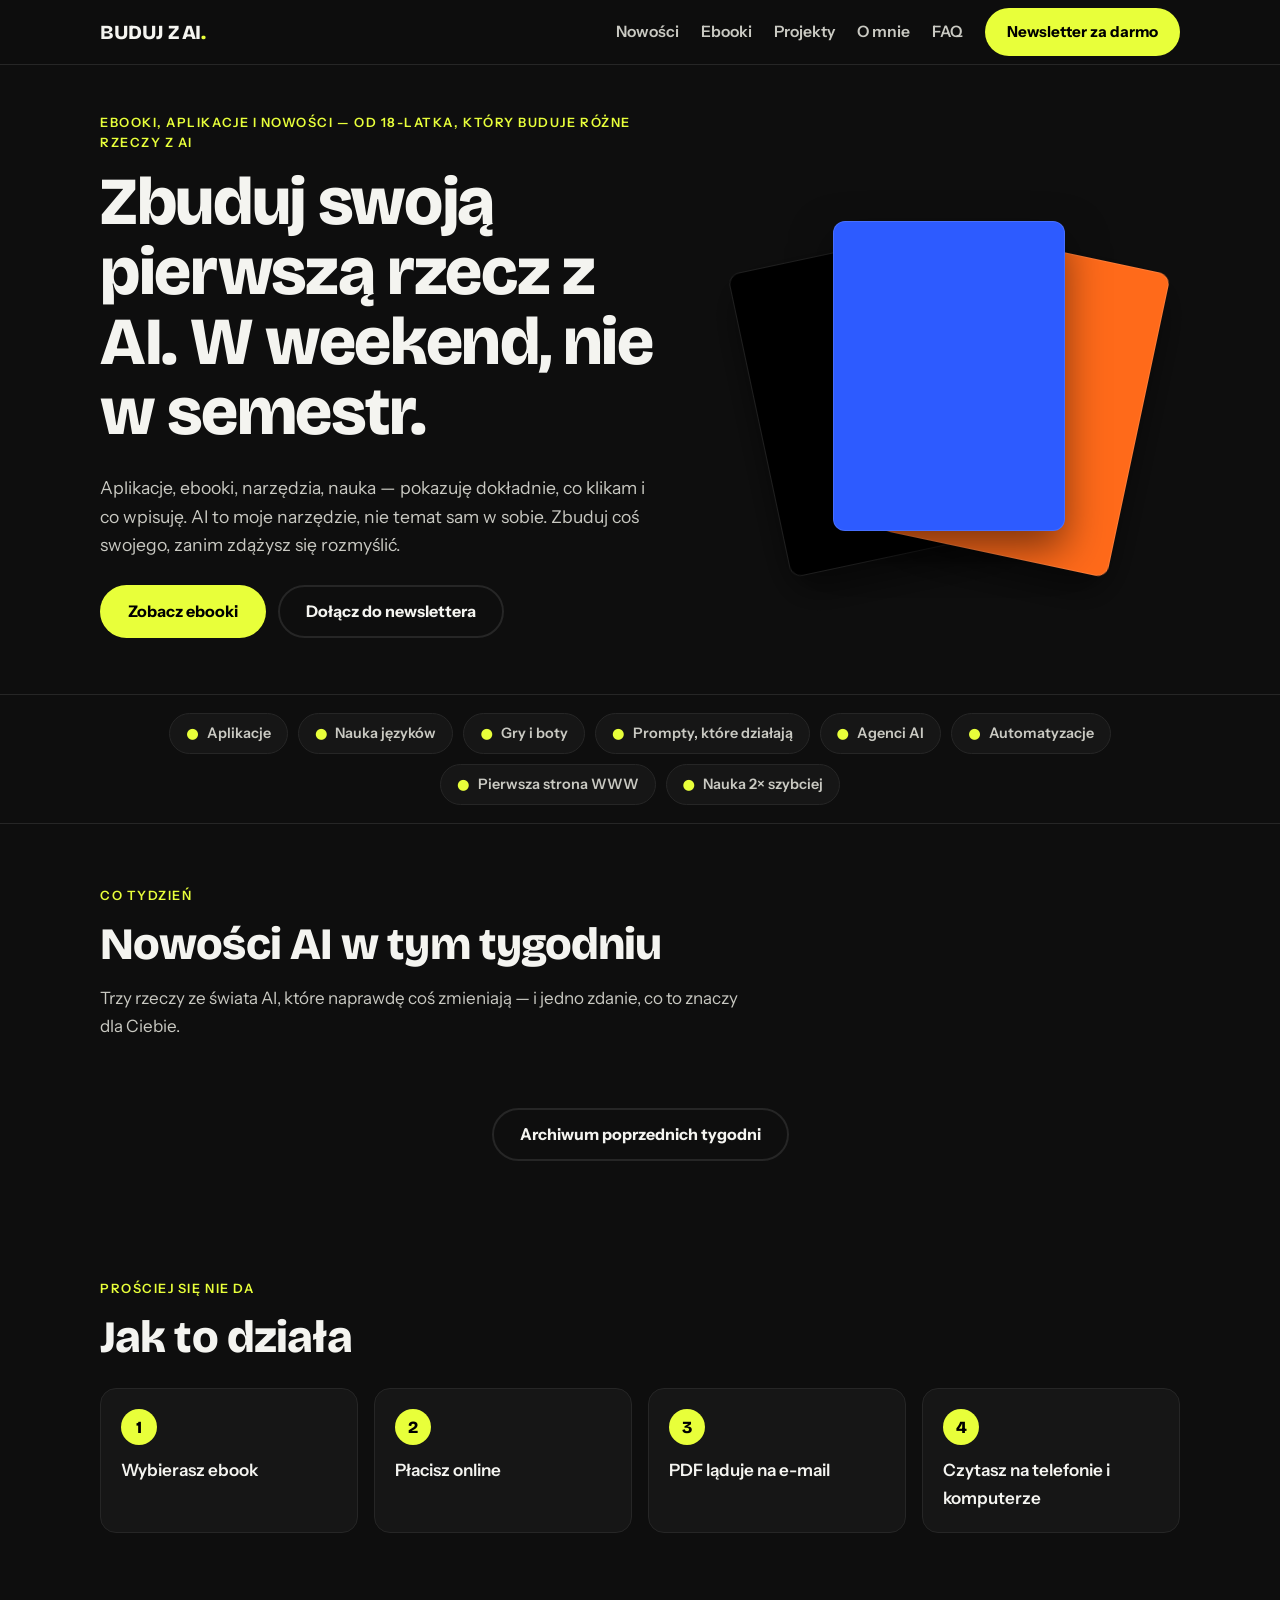
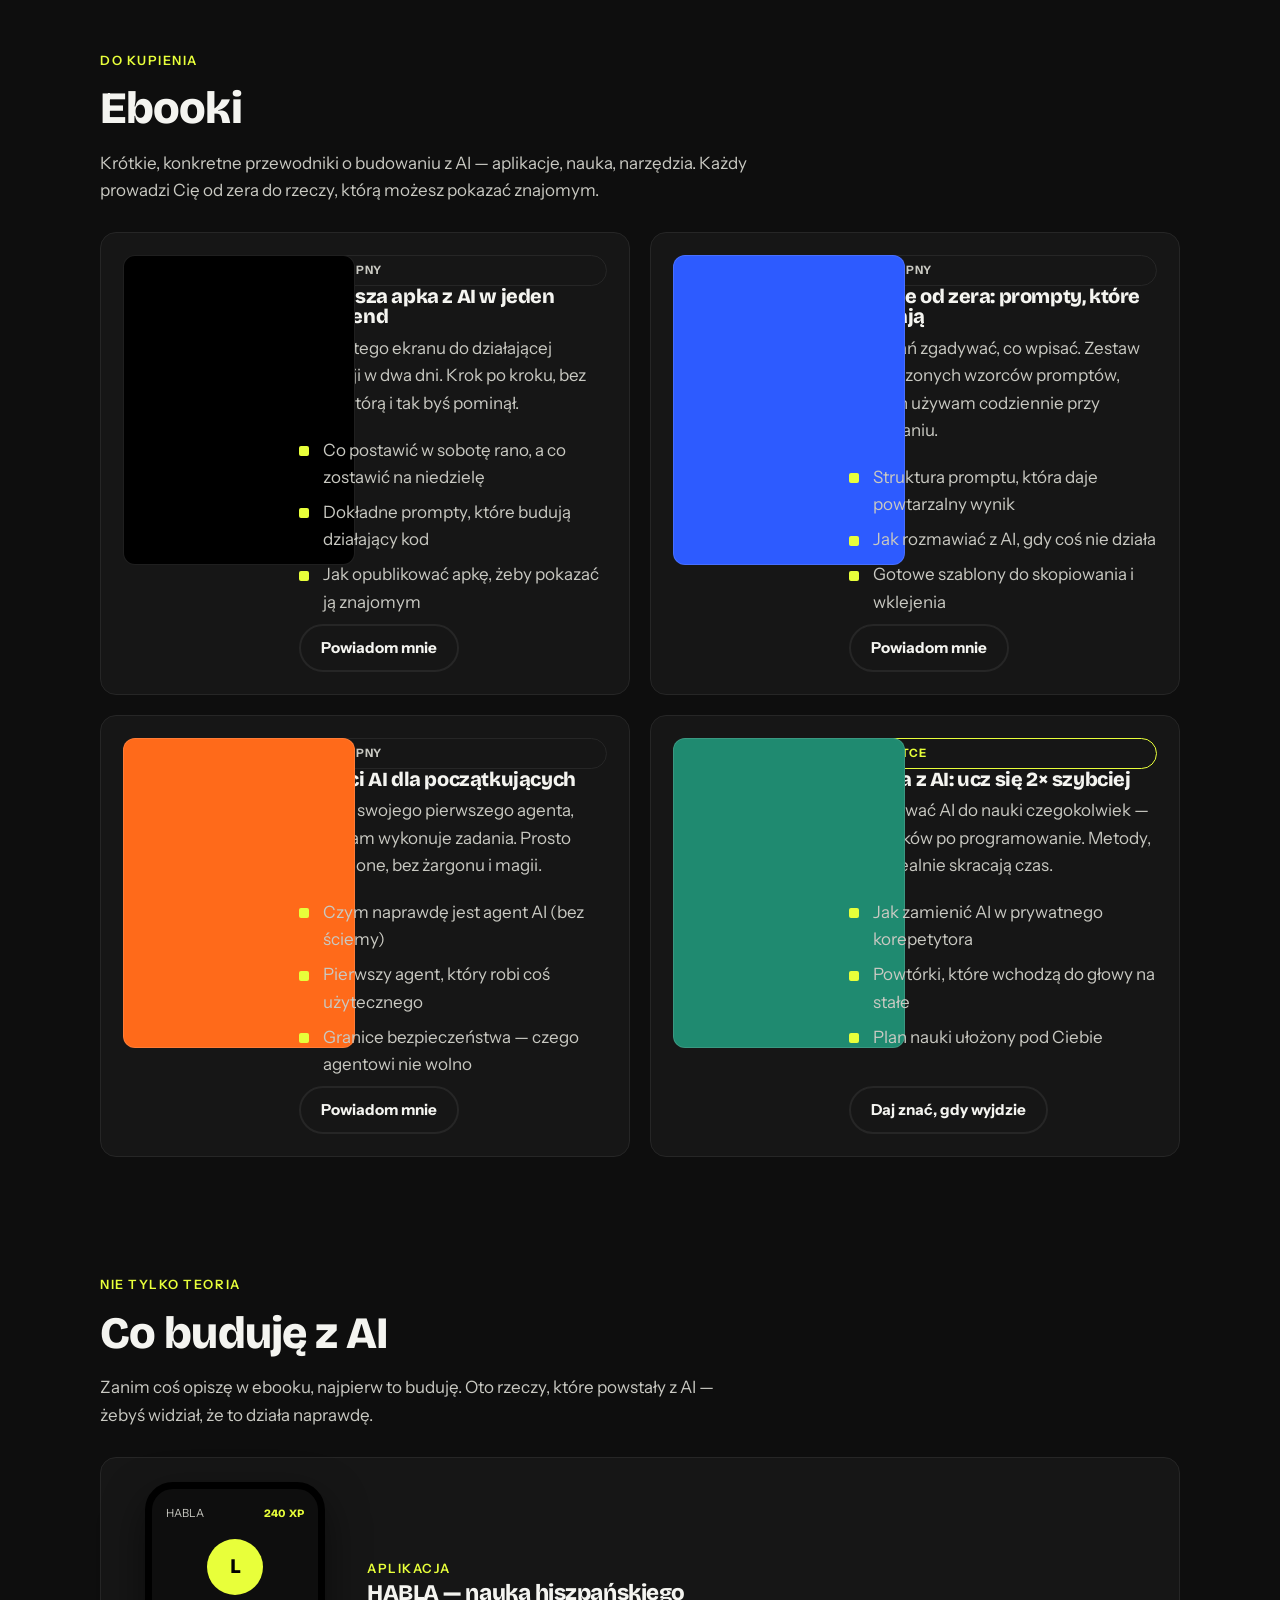
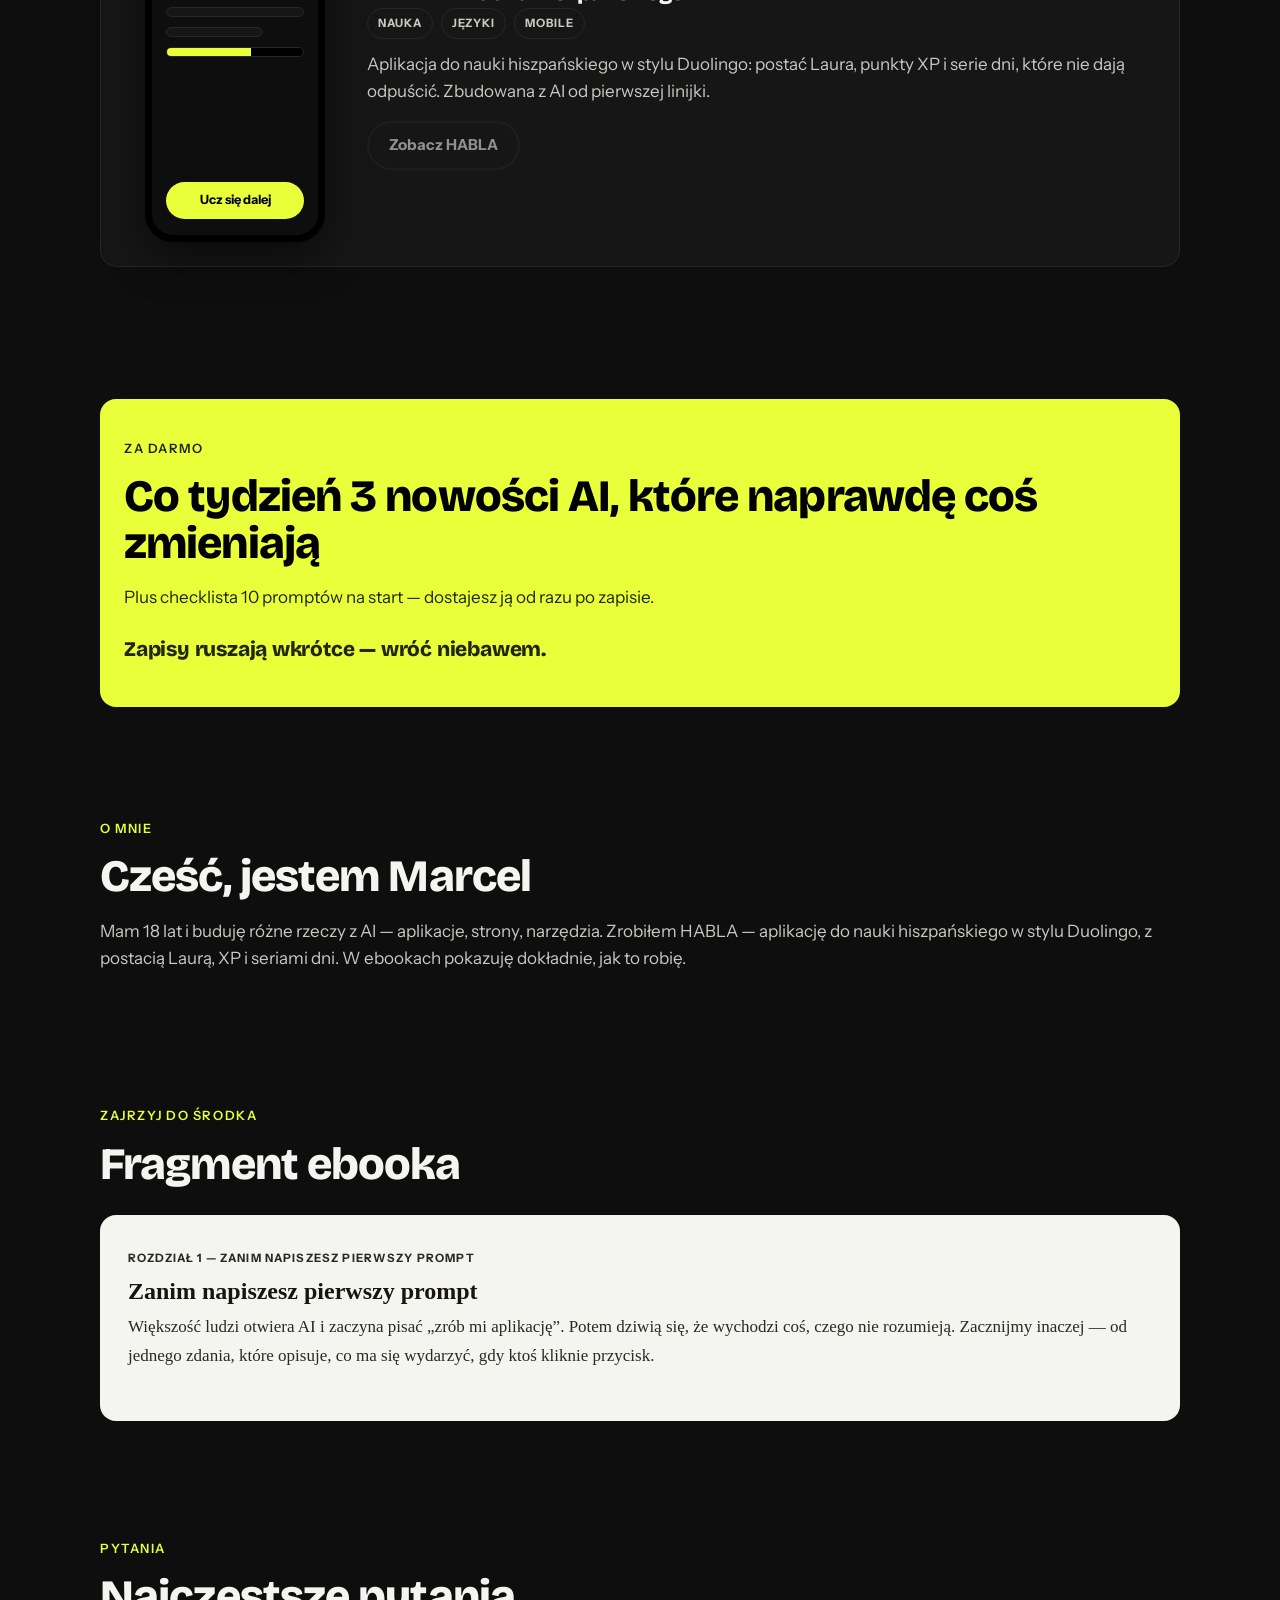
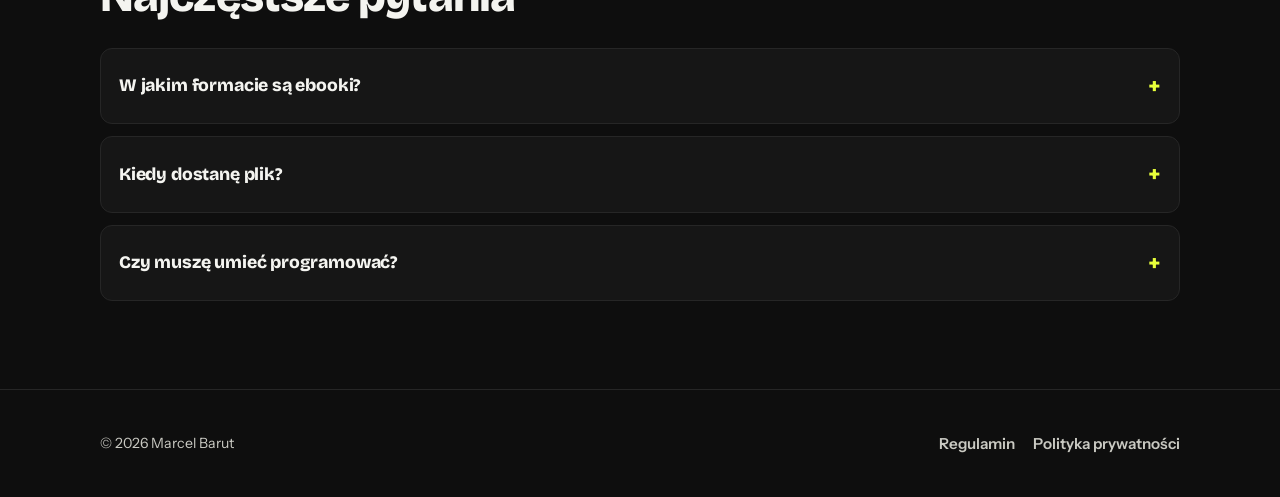
==== index.html @ b07e2231 "Czysty publiczny HTML: placeholdery tylko w ?wip=1 (nie w zrodle) - Elementy niegotowe usuniete z pu" ====
<!DOCTYPE html>
<html lang="pl">
<head>
  <meta charset="UTF-8" />
  <meta name="viewport" content="width=device-width, initial-scale=1" />
  <title>Buduj z AI — ebooki, aplikacje i cotygodniowe nowości AI | Marcel Barut</title>
  <meta name="description" content="Praktyczne ebooki i aplikacje budowane z AI oraz 3 nowości AI co tydzień. Konkret bez lania wody — od 18-latka, który naprawdę buduje. Zbuduj swoją pierwszą rzecz w weekend." />
  <meta name="author" content="Marcel Barut" />
  <meta name="theme-color" content="#0E0E0E" />
  <link rel="canonical" href="https://marzenia42-png.github.io/buduj-z-ai/" />

  <!-- Open Graph / social -->
  <meta property="og:type" content="website" />
  <meta property="og:locale" content="pl_PL" />
  <meta property="og:site_name" content="Buduj z AI" />
  <meta property="og:title" content="Buduj z AI — ebooki, aplikacje i nowości AI od 18-latka" />
  <meta property="og:description" content="Praktyczne ebooki i aplikacje budowane z AI + 3 nowości AI co tydzień. Konkret bez lania wody." />
  <meta property="og:url" content="https://marzenia42-png.github.io/buduj-z-ai/" />
  <meta property="og:image" content="https://marzenia42-png.github.io/buduj-z-ai/og-image.png" />
  <meta name="twitter:card" content="summary_large_image" />
  <meta name="twitter:title" content="Buduj z AI — ebooki, aplikacje i nowości AI" />
  <meta name="twitter:description" content="Praktyczne ebooki i aplikacje budowane z AI + 3 nowości AI co tydzień." />
  <meta name="twitter:image" content="https://marzenia42-png.github.io/buduj-z-ai/og-image.png" />

  <!-- Fonty Google -->
  <link rel="preconnect" href="https://fonts.googleapis.com" />
  <link rel="preconnect" href="https://fonts.gstatic.com" crossorigin />
  <link href="https://fonts.googleapis.com/css2?family=Bricolage+Grotesque:opsz,wght@12..96,800&family=Instrument+Sans:wght@400;500;600;700&display=swap" rel="stylesheet" />

  <link rel="stylesheet" href="css/style.css" />
  <!-- Motyw: publicznie zawsze ciemny; wybór stylu tylko w trybie ?wip=1 -->
  <script>
  (function () {
    var q = new URLSearchParams(location.search);
    var wip = q.get("wip") === "1";
    var s = wip ? (q.get("styl") || localStorage.getItem("bza-styl") || "a") : "a";
    var file = s === "b" ? "css/editorial.css" : (s === "c" ? "css/light.css" : "css/motion.css");
    document.documentElement.setAttribute("data-styl", s);
    if (wip) document.documentElement.setAttribute("data-wip-mode", "1");
    document.write('<link rel="stylesheet" href="' + file + '" id="theme-extra">');
  })();
  </script>

  <!-- Dane strukturalne (SEO) -->
  <script type="application/ld+json">
  {
    "@context": "https://schema.org",
    "@type": "Person",
    "name": "Marcel Barut",
    "url": "https://marzenia42-png.github.io/buduj-z-ai/",
    "description": "18-latek, który buduje ebooki i aplikacje z AI."
  }
  </script>
</head>
<body>
  <a class="skip-link" href="#main">Przejdź do treści</a>

  <!-- ====================== HEADER ====================== -->
  <header class="header">
    <div class="kontener header__row">
      <a class="logo" href="index.html" aria-label="Buduj z AI — strona główna">BUDUJ Z AI<span class="kropka">.</span></a>
      <button id="nav-toggle" class="nav__toggle" aria-label="Menu" aria-expanded="false" aria-controls="nav">☰</button>
      <nav id="nav" class="nav" aria-label="Główna nawigacja">
        <ul class="nav__links">
          <li><a href="#nowosci">Nowości</a></li>
          <li><a href="#ebooki">Ebooki</a></li>
          <li><a href="#projekty">Projekty</a></li>
          <li><a href="#omnie">O mnie</a></li>
          <li><a href="#faq">FAQ</a></li>
        </ul>
        <a class="btn btn--akcent btn--maly" href="#newsletter">Newsletter za darmo</a>
      </nav>
    </div>
  </header>

  <main id="main">

    <!-- ====================== HERO ====================== -->
    <section class="hero">
      <div class="kontener hero__grid">
        <div>
          <p class="nadtytul">Ebooki, aplikacje i nowości — od 18-latka, który buduje różne rzeczy z AI</p>
          <h1>Zbuduj swoją pierwszą rzecz z AI. W weekend, nie w semestr.</h1>
          <p class="hero__sub">Aplikacje, ebooki, narzędzia, nauka — pokazuję dokładnie, co klikam i co wpisuję. AI to moje narzędzie, nie temat sam w sobie. Zbuduj coś swojego, zanim zdążysz się rozmyślić.</p>
          <div class="hero__akcje">
            <a class="btn btn--akcent" href="#ebooki">Zobacz ebooki</a>
            <a class="btn btn--obrys" href="#newsletter">Dołącz do newslettera</a>
          </div>
        </div>
        <div class="waclarz" id="hero-waclarz" aria-hidden="true"></div>
      </div>
    </section>

    <!-- ====================== PASEK MOŻLIWOŚCI ====================== -->
    <div class="topics">
      <div class="kontener topics__row">
        <span class="chip"><span class="kropka">●</span> Aplikacje</span>
        <span class="chip"><span class="kropka">●</span> Nauka języków</span>
        <span class="chip"><span class="kropka">●</span> Gry i boty</span>
        <span class="chip"><span class="kropka">●</span> Prompty, które działają</span>
        <span class="chip"><span class="kropka">●</span> Agenci AI</span>
        <span class="chip"><span class="kropka">●</span> Automatyzacje</span>
        <span class="chip"><span class="kropka">●</span> Pierwsza strona WWW</span>
        <span class="chip"><span class="kropka">●</span> Nauka 2× szybciej</span>
      </div>
    </div>

    <!-- ====================== NOWOŚCI AI ====================== -->
    <section id="nowosci">
      <div class="kontener">
        <div class="sekcja__head">
          <p class="nadtytul">Co tydzień</p>
          <h2>Nowości AI w tym tygodniu</h2>
          <p>Trzy rzeczy ze świata AI, które naprawdę coś zmieniają — i jedno zdanie, co to znaczy dla Ciebie.</p>
        </div>
        <div class="siatka siatka--3" id="news-aktualne"></div>
        <div class="na-srodku-btn mt-40">
          <a class="btn btn--obrys" href="nowosci.html">Archiwum poprzednich tygodni</a>
        </div>
      </div>
    </section>

    <!-- ====================== JAK TO DZIAŁA ====================== -->
    <section id="jak">
      <div class="kontener">
        <div class="sekcja__head">
          <p class="nadtytul">Prościej się nie da</p>
          <h2>Jak to działa</h2>
        </div>
        <div class="kroki">
          <div class="krok"><div class="krok__num">1</div><div class="krok__tekst">Wybierasz ebook</div></div>
          <div class="krok"><div class="krok__num">2</div><div class="krok__tekst">Płacisz online</div></div>
          <div class="krok"><div class="krok__num">3</div><div class="krok__tekst">PDF ląduje na e-mail</div></div>
          <div class="krok"><div class="krok__num">4</div><div class="krok__tekst">Czytasz na telefonie i komputerze</div></div>
        </div>
      </div>
    </section>

    <!-- ====================== EBOOKI ====================== -->
    <section id="ebooki">
      <div class="kontener">
        <div class="sekcja__head">
          <p class="nadtytul">Do kupienia</p>
          <h2>Ebooki</h2>
          <p>Krótkie, konkretne przewodniki o budowaniu z AI — aplikacje, nauka, narzędzia. Każdy prowadzi Cię od zera do rzeczy, którą możesz pokazać znajomym.</p>
        </div>
        <div class="siatka siatka--ebooki" id="ebooki-lista"></div>
      </div>
    </section>

    <!-- ====================== PROJEKTY / APLIKACJE ====================== -->
    <section id="projekty">
      <div class="kontener">
        <div class="sekcja__head">
          <p class="nadtytul">Nie tylko teoria</p>
          <h2>Co buduję z AI</h2>
          <p>Zanim coś opiszę w ebooku, najpierw to buduję. Oto rzeczy, które powstały z AI — żebyś widział, że to działa naprawdę.</p>
        </div>
        <div id="projekty-lista"></div>
      </div>
    </section>

    <!-- ====================== NEWSLETTER ====================== -->
    <section id="newsletter">
      <div class="kontener">
        <div class="newsletter">
          <p class="nadtytul" style="color:#000">Za darmo</p>
          <h2>Co tydzień 3 nowości AI, które naprawdę coś zmieniają</h2>
          <p>Plus checklista 10 promptów na start — dostajesz ją od razu po zapisie.</p>
          <!-- Publicznie: komunikat. Formularz wstrzykuje JS wyłącznie po podaniu kluczy Supabase. -->
          <div id="newsletter-slot">
            <p class="newsletter__wkrotce">Zapisy ruszają wkrótce — wróć niebawem.</p>
          </div>
        </div>
      </div>
    </section>

    <!-- ====================== O MNIE ====================== -->
    <section id="omnie">
      <div class="kontener">
        <div class="omnie__grid" id="omnie-grid">
          <div>
            <p class="nadtytul">O mnie</p>
            <h2>Cześć, jestem Marcel</h2>
            <p>Mam 18 lat i buduję różne rzeczy z AI — aplikacje, strony, narzędzia. Zrobiłem HABLA — aplikację do nauki hiszpańskiego w stylu Duolingo, z postacią Laurą, XP i seriami dni. W ebookach pokazuję dokładnie, jak to robię.</p>
          </div>
        </div>
      </div>
    </section>

    <!-- ====================== FRAGMENT EBOOKA ====================== -->
    <section id="fragment">
      <div class="kontener">
        <div class="sekcja__head">
          <p class="nadtytul">Zajrzyj do środka</p>
          <h2>Fragment ebooka</h2>
        </div>
        <div class="fragment">
          <p class="fragment__etykieta">Rozdział 1 — Zanim napiszesz pierwszy prompt</p>
          <h3>Zanim napiszesz pierwszy prompt</h3>
          <p>Większość ludzi otwiera AI i zaczyna pisać „zrób mi aplikację”. Potem dziwią się, że wychodzi coś, czego nie rozumieją. Zacznijmy inaczej — od jednego zdania, które opisuje, co ma się wydarzyć, gdy ktoś kliknie przycisk.</p>
          <div id="wip-fragment"></div>
        </div>
      </div>
    </section>

    <!-- ====================== OPINIE (tylko ?wip=1) ====================== -->
    <div id="wip-opinie"></div>

    <!-- ====================== FAQ ====================== -->
    <section id="faq">
      <div class="kontener">
        <div class="sekcja__head">
          <p class="nadtytul">Pytania</p>
          <h2>Najczęstsze pytania</h2>
        </div>
        <div class="faq">
          <details>
            <summary>W jakim formacie są ebooki?</summary>
            <p>W PDF — otwierasz na telefonie, tablecie i komputerze, bez żadnej dodatkowej aplikacji.</p>
          </details>
          <details>
            <summary>Kiedy dostanę plik?</summary>
            <p>Od razu po zakupie — PDF przychodzi na e-mail, który podasz przy płatności.</p>
          </details>
          <details>
            <summary>Czy muszę umieć programować?</summary>
            <p>Nie. Wszystko jest tłumaczone od zera, krok po kroku, prostym językiem.</p>
          </details>
          <div id="wip-faq"></div>
        </div>
      </div>
    </section>

  </main>

  <!-- ====================== STOPKA ====================== -->
  <footer class="footer">
    <div class="kontener footer__row">
      <small>© <span id="rok">2026</span> Marcel Barut</small>
      <ul class="footer__links" id="footer-links">
        <li><a href="regulamin.html">Regulamin</a></li>
        <li><a href="polityka-prywatnosci.html">Polityka prywatności</a></li>
      </ul>
    </div>
  </footer>

  <script src="js/config.js"></script>
  <script src="js/app.js"></script>
  <script src="js/wip.js"></script>
</body>
</html>
---- css/style.css ----
/* =========================================================================
   BUDUJ Z AI — arkusz stylów
   Mobile-first. Bez gradientów, bez bibliotek zewnętrznych.
   ========================================================================= */

:root {
  --tlo: #0E0E0E;
  --tekst: #F4F4F0;
  --tekst-2: #C9C9C2;
  --akcent: #E8FF3A;
  --karta: #161616;
  --ramka: #262626;
  --promien: 16px;
  --promien-maly: 12px;
  --maks: 1120px;
  --font-naglowek: "Bricolage Grotesque", system-ui, sans-serif;
  --font-tekst: "Instrument Sans", system-ui, -apple-system, sans-serif;
}

*,
*::before,
*::after { box-sizing: border-box; }

html { scroll-behavior: smooth; }

body {
  margin: 0;
  background: var(--tlo);
  color: var(--tekst);
  font-family: var(--font-tekst);
  font-size: 17px;
  line-height: 1.6;
  -webkit-font-smoothing: antialiased;
  text-rendering: optimizeLegibility;
}

img { max-width: 100%; height: auto; display: block; }

a { color: var(--akcent); text-decoration: none; }
a:hover { text-decoration: underline; }

h1, h2, h3 {
  font-family: var(--font-naglowek);
  font-weight: 800;
  line-height: 1.04;
  letter-spacing: -0.02em;
  margin: 0 0 0.4em;
}

h1 { font-size: clamp(2.2rem, 8vw, 4.2rem); }
h2 { font-size: clamp(1.7rem, 5.5vw, 2.8rem); }
h3 { font-size: clamp(1.15rem, 3.5vw, 1.5rem); }

p { margin: 0 0 1rem; color: var(--tekst-2); }

.kontener {
  width: 100%;
  max-width: var(--maks);
  margin: 0 auto;
  padding: 0 20px;
}

section { padding: 56px 0; }

.nadtytul {
  font-family: var(--font-tekst);
  font-weight: 600;
  text-transform: uppercase;
  letter-spacing: 0.12em;
  font-size: 0.8rem;
  color: var(--akcent);
  margin: 0 0 14px;
}

/* Pomijanie do treści (dostępność) */
.skip-link {
  position: absolute;
  left: -9999px;
  top: 0;
  background: var(--akcent);
  color: #000;
  padding: 10px 16px;
  border-radius: 8px;
  z-index: 200;
}
.skip-link:focus { left: 12px; top: 12px; }

/* Widoczny fokus dla klawiatury */
a:focus-visible,
button:focus-visible,
input:focus-visible,
.btn:focus-visible {
  outline: 3px solid var(--akcent);
  outline-offset: 3px;
}

/* ---------------------------------------------------------------- Przyciski */
.btn {
  display: inline-flex;
  align-items: center;
  justify-content: center;
  gap: 8px;
  min-height: 48px;
  padding: 12px 26px;
  border-radius: 999px;            /* pigułka */
  font-family: var(--font-tekst);
  font-weight: 700;
  font-size: 1rem;
  cursor: pointer;
  border: 2px solid transparent;
  transition: transform .12s ease, background .12s ease, color .12s ease;
}
.btn:hover { text-decoration: none; transform: translateY(-1px); }
.btn:active { transform: translateY(0); }

.btn--akcent { background: var(--akcent); color: #000; }
.btn--akcent:hover { background: #d7ef22; }

.btn--obrys {
  background: transparent;
  color: var(--tekst);
  border-color: var(--ramka);
}
.btn--obrys:hover { border-color: var(--tekst); }

.btn--maly { min-height: 44px; padding: 10px 20px; font-size: .95rem; }

.btn[disabled],
.btn--wylaczony {
  opacity: .55;
  cursor: not-allowed;
  pointer-events: none;
}

/* ---------------------------------------------------------------- Nagłówek */
.header {
  position: sticky;
  top: 0;
  z-index: 100;
  background: rgba(14, 14, 14, 0.9);
  backdrop-filter: saturate(140%) blur(8px);
  border-bottom: 1px solid var(--ramka);
}
.header__row {
  display: flex;
  align-items: center;
  justify-content: space-between;
  min-height: 64px;
  gap: 16px;
}
.logo {
  font-family: var(--font-naglowek);
  font-weight: 800;
  font-size: 1.25rem;
  letter-spacing: -0.02em;
  color: var(--tekst);
}
.logo:hover { text-decoration: none; }
.logo .kropka { color: var(--akcent); }

.nav { display: flex; align-items: center; gap: 22px; }
.nav__links { display: flex; align-items: center; gap: 22px; list-style: none; margin: 0; padding: 0; }
.nav__links a { color: var(--tekst-2); font-weight: 600; font-size: .98rem; }
.nav__links a:hover { color: var(--tekst); text-decoration: none; }

.nav__toggle {
  display: none;
  background: transparent;
  border: 1px solid var(--ramka);
  color: var(--tekst);
  border-radius: 10px;
  width: 46px;
  height: 46px;
  font-size: 1.3rem;
  cursor: pointer;
}

@media (max-width: 860px) {
  .nav__toggle { display: inline-flex; align-items: center; justify-content: center; }
  .nav {
    position: absolute;
    top: 64px;
    left: 0;
    right: 0;
    flex-direction: column;
    align-items: stretch;
    gap: 0;
    background: var(--tlo);
    border-bottom: 1px solid var(--ramka);
    padding: 10px 20px 20px;
    display: none;
  }
  .nav.otwarte { display: flex; }
  .nav__links { flex-direction: column; align-items: stretch; gap: 0; }
  .nav__links a { padding: 14px 0; border-bottom: 1px solid var(--ramka); }
  .nav .btn { margin-top: 14px; }
}

/* ---------------------------------------------------------------- Hero */
.hero { padding-top: 48px; }
.hero__grid { display: grid; gap: 40px; align-items: center; }
.hero__sub { font-size: 1.1rem; max-width: 46ch; }
.hero__akcje { display: flex; flex-wrap: wrap; gap: 12px; margin-top: 26px; }

@media (min-width: 900px) {
  .hero__grid { grid-template-columns: 1.1fr 0.9fr; gap: 56px; }
}

/* Wachlarz okładek w hero */
.waclarz {
  position: relative;
  display: flex;
  justify-content: center;
  align-items: center;
  min-height: 300px;
  padding: 20px 0;
}
.waclarz .cover { width: 180px; position: absolute; box-shadow: 0 18px 40px rgba(0,0,0,.5); }
.waclarz .cover:nth-child(1) { transform: rotate(-12deg) translateX(-80px) translateY(10px); z-index: 1; }
.waclarz .cover:nth-child(2) { transform: rotate(0deg); z-index: 3; }
.waclarz .cover:nth-child(3) { transform: rotate(12deg) translateX(80px) translateY(10px); z-index: 2; }
@media (min-width: 900px) {
  .waclarz .cover { width: 210px; }
}

/* ---------------------------------------------------------------- Okładka (generowana w kodzie) */
.cover {
  container-type: inline-size;         /* jednostki cqw skalują tekst do szerokości okładki */
  aspect-ratio: 3 / 4;
  border-radius: var(--promien-maly);
  border: 1px solid rgba(255,255,255,.12);
  padding: 9cqw;
  display: flex;
  flex-direction: column;
  justify-content: space-between;
  overflow: hidden;
  background: #000;
  color: #fff;
}
.cover__autor {
  font-family: var(--font-tekst);
  font-weight: 600;
  text-transform: lowercase;
  letter-spacing: 0.02em;
  font-size: 5.2cqw;
  line-height: 1.2;
  opacity: .85;
}
.cover__tytul {
  font-family: var(--font-naglowek);
  font-weight: 800;
  letter-spacing: -0.02em;
  line-height: 1.02;
  font-size: 13cqw;                    /* czytelne nawet w miniaturze 100 px */
}
.cover__pasek {
  height: 4.5cqw;
  width: 45%;
  border-radius: 999px;
  background: var(--akcent);
  margin-top: 6cqw;
}

/* ---------------------------------------------------------------- Siatki / karty */
.siatka { display: grid; gap: 20px; }
.siatka--3 { grid-template-columns: 1fr; }
.siatka--ebooki { grid-template-columns: 1fr; }
@media (min-width: 620px) {
  .siatka--3 { grid-template-columns: repeat(2, 1fr); }
  .siatka--ebooki { grid-template-columns: repeat(2, 1fr); }
}
@media (min-width: 940px) {
  .siatka--3 { grid-template-columns: repeat(3, 1fr); }
  .siatka--ebooki { grid-template-columns: repeat(2, 1fr); }
}

.karta {
  background: var(--karta);
  border: 1px solid var(--ramka);
  border-radius: var(--promien);
  padding: 22px;
}

/* Karta nowości */
.news__data { font-size: .85rem; color: var(--akcent); font-weight: 600; margin-bottom: 8px; }
.news__tytul { font-size: 1.15rem; margin-bottom: 8px; }
.news__link { font-weight: 600; font-size: .95rem; }

/* ---------------------------------------------------------------- Jak to działa */
.kroki { display: grid; gap: 16px; grid-template-columns: 1fr; counter-reset: krok; }
@media (min-width: 720px) { .kroki { grid-template-columns: repeat(4, 1fr); } }
.krok { background: var(--karta); border: 1px solid var(--ramka); border-radius: var(--promien); padding: 20px; }
.krok__num {
  display: inline-flex; align-items: center; justify-content: center;
  width: 36px; height: 36px; border-radius: 999px;
  background: var(--akcent); color: #000; font-weight: 800; font-family: var(--font-naglowek);
  margin-bottom: 12px;
}
.krok__tekst { color: var(--tekst); font-weight: 600; }

/* ---------------------------------------------------------------- Ebooki */
.ebook { display: flex; flex-direction: column; gap: 16px; }
.ebook__cover { width: 100%; max-width: 160px; }
.ebook__tytul { font-size: 1.25rem; }
.ebook__punkty { list-style: none; margin: 4px 0 0; padding: 0; }
.ebook__punkty li { position: relative; padding-left: 24px; color: var(--tekst-2); margin-bottom: 8px; }
.ebook__punkty li::before {
  content: ""; position: absolute; left: 0; top: .55em;
  width: 10px; height: 10px; border-radius: 2px; background: var(--akcent);
}
.ebook__stopka { display: flex; align-items: center; justify-content: space-between; gap: 12px; margin-top: auto; flex-wrap: wrap; }
.ebook__cena { font-family: var(--font-naglowek); font-weight: 800; font-size: 1.4rem; color: var(--tekst); }
.badge {
  display: inline-block; font-size: .72rem; font-weight: 700; text-transform: uppercase;
  letter-spacing: .08em; padding: 5px 10px; border-radius: 999px;
  border: 1px solid var(--ramka); color: var(--tekst-2);
}
.badge--wkrotce { border-color: var(--akcent); color: var(--akcent); }

@media (min-width: 620px) {
  .ebook { flex-direction: row; }
  .ebook__cover { flex: 0 0 150px; }
  .ebook__tresc { flex: 1; display: flex; flex-direction: column; }
}

/* ---------------------------------------------------------------- Newsletter */
.newsletter { background: var(--akcent); color: #000; border-radius: var(--promien); padding: 40px 24px; }
.newsletter h2, .newsletter p { color: #000; }
.newsletter p { opacity: .85; }
.newsletter__form { display: grid; gap: 14px; max-width: 520px; margin-top: 22px; }
.pole { display: flex; flex-direction: column; gap: 6px; }
.pole label { font-weight: 700; font-size: .9rem; }
.pole input[type="email"] {
  min-height: 48px; padding: 12px 16px; border-radius: 12px;
  border: 2px solid #000; background: #fff; color: #000; font-size: 1rem; font-family: var(--font-tekst);
}
.zgoda { display: flex; align-items: flex-start; gap: 10px; font-size: .9rem; }
.zgoda input { width: 22px; height: 22px; margin-top: 2px; flex: 0 0 auto; accent-color: #000; }
.zgoda label { font-weight: 500; }
.zgoda a { color: #000; text-decoration: underline; font-weight: 700; }
.newsletter .btn--ciemny { background: #000; color: var(--akcent); border-color: #000; }
.newsletter .btn--ciemny:hover { background: #111; }
.komunikat { font-weight: 700; margin: 4px 0 0; min-height: 1.2em; }
.komunikat--ok { color: #0a5d00; }
.komunikat--blad { color: #8a0000; }
.newsletter__wkrotce {
  font-family: var(--font-naglowek); font-weight: 800; letter-spacing: -0.01em;
  font-size: 1.3rem; color: #000; margin: 22px 0 0;
}

/* ---------------------------------------------------------------- O mnie */
.omnie__grid { display: grid; gap: 28px; align-items: center; }
/* 2 kolumny tylko gdy zdjęcie jest obecne (wstrzykiwane w ?wip=1) */
@media (min-width: 760px) { .omnie__grid:has(.omnie__foto) { grid-template-columns: 240px 1fr; } }
.omnie__foto {
  aspect-ratio: 1 / 1; border-radius: var(--promien); border: 1px dashed var(--ramka);
  background: var(--karta); display: flex; align-items: center; justify-content: center;
  color: var(--tekst-2); text-align: center; padding: 20px; font-size: .9rem;
}

/* ---------------------------------------------------------------- Fragment ebooka */
.fragment {
  background: #F4F4F0; color: #16160f; border-radius: var(--promien);
  padding: 34px 28px; font-family: Georgia, "Times New Roman", serif; line-height: 1.7;
}
.fragment h3 { font-family: Georgia, serif; color: #16160f; letter-spacing: 0; }
.fragment p { color: #2a2a22; }
.fragment__etykieta { font-family: var(--font-tekst); font-weight: 700; text-transform: uppercase; letter-spacing: .1em; font-size: .72rem; color: #5a5a44; margin-bottom: 10px; }

/* ---------------------------------------------------------------- Opinie */
.opinia {
  border: 1px dashed var(--ramka); border-radius: var(--promien);
  padding: 28px; color: var(--tekst-2); min-height: 150px;
  display: flex; align-items: center; justify-content: center; text-align: center;
}

/* ---------------------------------------------------------------- FAQ */
.faq details {
  border: 1px solid var(--ramka); border-radius: var(--promien-maly);
  padding: 4px 18px; margin-bottom: 12px; background: var(--karta);
}
.faq summary {
  cursor: pointer; font-family: var(--font-naglowek); font-weight: 800; letter-spacing: -0.01em;
  font-size: 1.1rem; padding: 14px 0; list-style: none; display: flex; justify-content: space-between; align-items: center; gap: 12px;
}
.faq summary::-webkit-details-marker { display: none; }
.faq summary::after { content: "+"; color: var(--akcent); font-size: 1.5rem; }
.faq details[open] summary::after { content: "–"; }
.faq details p { padding-bottom: 14px; margin: 0; }

/* ---------------------------------------------------------------- Stopka */
.footer { border-top: 1px solid var(--ramka); padding: 40px 0; margin-top: 20px; }
.footer__row { display: flex; flex-wrap: wrap; gap: 20px; justify-content: space-between; align-items: center; }
.footer__links { display: flex; flex-wrap: wrap; gap: 18px; list-style: none; margin: 0; padding: 0; }
.footer__links a { color: var(--tekst-2); font-weight: 600; font-size: .95rem; }
.footer__links a:hover { color: var(--tekst); text-decoration: none; }
.footer small { color: var(--tekst-2); }

/* ---------------------------------------------------------------- Sekcja nagłówek */
.sekcja__head { margin-bottom: 28px; max-width: 60ch; }
.sekcja__head p { margin-top: 6px; }

/* ---------------------------------------------------------------- Tekst prawny (regulamin / polityka) */
.proza { max-width: 760px; }
.proza h2 { margin-top: 40px; }
.proza h3 { margin-top: 26px; }
.proza p, .proza li { color: var(--tekst-2); }
.proza ul, .proza ol { padding-left: 22px; }
.proza li { margin-bottom: 8px; }
.uzupelnij {
  background: rgba(232,255,58,.14); border: 1px solid var(--akcent);
  border-radius: 8px; padding: 2px 8px; color: var(--tekst); font-weight: 600;
}

/* ---------------------------------------------------------------- Pasek tematów (możliwości) */
.topics { border-top: 1px solid var(--ramka); border-bottom: 1px solid var(--ramka); padding: 18px 0; overflow: hidden; }
.topics__row { display: flex; flex-wrap: wrap; gap: 10px; justify-content: center; }
.chip {
  display: inline-flex; align-items: center; gap: 8px;
  padding: 8px 16px; border-radius: 999px;
  border: 1px solid var(--ramka); background: var(--karta);
  color: var(--tekst-2); font-weight: 600; font-size: .9rem;
}
.chip .kropka { color: var(--akcent); }

/* ---------------------------------------------------------------- Projekty / aplikacje (showcase) */
.projekt {
  display: grid; gap: 22px; align-items: center;
  background: var(--karta); border: 1px solid var(--ramka); border-radius: var(--promien);
  padding: 24px; margin-bottom: 20px;
}
@media (min-width: 760px) { .projekt { grid-template-columns: 220px 1fr; } .projekt--odwrot { grid-template-columns: 1fr 220px; } .projekt--odwrot .projekt__media { order: 2; } }
.projekt__tytul { font-size: 1.4rem; margin-bottom: 4px; }
.projekt__meta { display: flex; flex-wrap: wrap; gap: 8px; margin: 2px 0 12px; }
.projekt__akcje { display: flex; flex-wrap: wrap; gap: 10px; margin-top: 16px; }

/* Telefon-makieta renderowana w CSS (bez obrazka) */
.telefon {
  width: 180px; margin: 0 auto; aspect-ratio: 9 / 18;
  border-radius: 28px; border: 7px solid #000;
  background: var(--tlo); box-shadow: 0 16px 40px rgba(0,0,0,.5);
  position: relative; overflow: hidden; display: flex; flex-direction: column;
}
.telefon__ekran { flex: 1; padding: 16px 14px; display: flex; flex-direction: column; gap: 10px; }
.telefon__top { display: flex; align-items: center; justify-content: space-between; font-size: .7rem; color: var(--tekst-2); }
.telefon__xp { font-weight: 800; font-family: var(--font-naglowek); color: var(--akcent); }
.telefon__awatar {
  width: 56px; height: 56px; border-radius: 50%; margin: 6px auto 2px;
  background: var(--akcent); color: #000; display: flex; align-items: center; justify-content: center;
  font-family: var(--font-naglowek); font-weight: 800; font-size: 1.3rem;
}
.telefon__linia { height: 10px; border-radius: 6px; background: var(--karta); border: 1px solid var(--ramka); }
.telefon__linia--k { width: 70%; }
.telefon__pasek { height: 10px; border-radius: 999px; background: #000; border: 1px solid var(--ramka); overflow: hidden; }
.telefon__pasek span { display: block; height: 100%; width: 62%; background: var(--akcent); }
.telefon__btn { margin-top: auto; text-align: center; background: var(--akcent); color: #000; font-weight: 800; border-radius: 999px; padding: 8px; font-size: .8rem; }

/* ---------------------------------------------------------------- Pomocnicze */
.srodek { text-align: center; }
.mt-40 { margin-top: 40px; }
.na-srodku-btn { display: flex; justify-content: center; }
.wizualnie-ukryte {
  position: absolute; width: 1px; height: 1px; padding: 0; margin: -1px;
  overflow: hidden; clip: rect(0,0,0,0); white-space: nowrap; border: 0;
}

/* Elementy niegotowe (z [NAWIASAMI]) — ukryte na live.
   Odsłania je flaga POKAZ_WIP w js/config.js lub ?wip=1 w adresie. */
[data-wip] { display: none !important; }

/* ---------------------------------------------------------------- Przełącznik stylów */
.styl-switch {
  position: fixed; z-index: 150; right: 14px; bottom: 14px;
  display: flex; align-items: center; gap: 6px;
  background: rgba(22,22,22,.92); border: 1px solid var(--ramka);
  border-radius: 999px; padding: 6px 8px; backdrop-filter: blur(6px);
  box-shadow: 0 8px 24px rgba(0,0,0,.4);
}
.styl-switch__label { font-size: .78rem; color: var(--tekst-2); font-weight: 600; padding-left: 6px; }
.styl-switch button {
  border: 1px solid var(--ramka); background: transparent; color: var(--tekst);
  border-radius: 999px; padding: 7px 12px; font-size: .82rem; font-weight: 700;
  cursor: pointer; min-height: 36px; font-family: var(--font-tekst);
}
.styl-switch button:hover { border-color: var(--tekst); }
.styl-switch button[aria-pressed="true"] { background: var(--akcent); color: #000; border-color: var(--akcent); }
@media (max-width: 520px) {
  .styl-switch { right: 8px; bottom: 8px; padding: 5px 6px; gap: 4px; }
  .styl-switch__label { display: none; }
  .styl-switch button { padding: 7px 10px; font-size: .78rem; }
}

@media (prefers-reduced-motion: reduce) {
  * { scroll-behavior: auto !important; transition: none !important; }
}
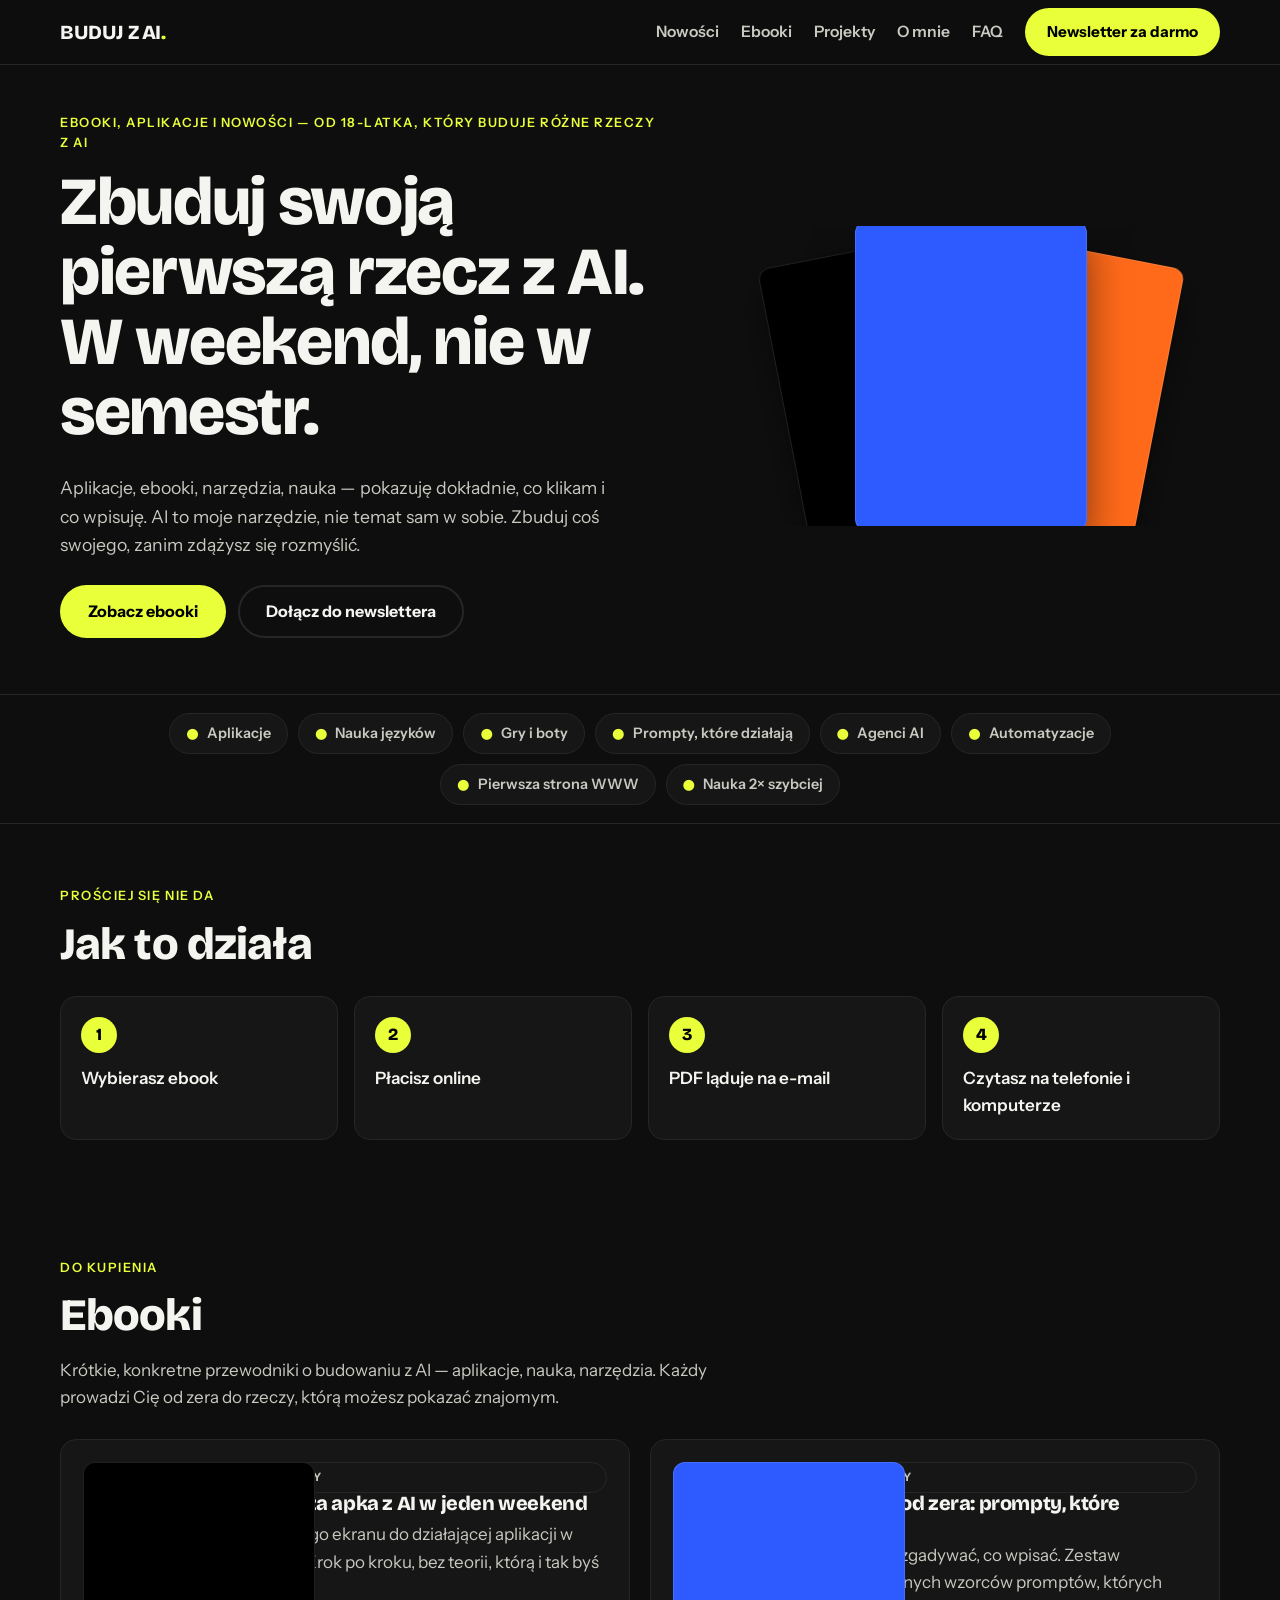
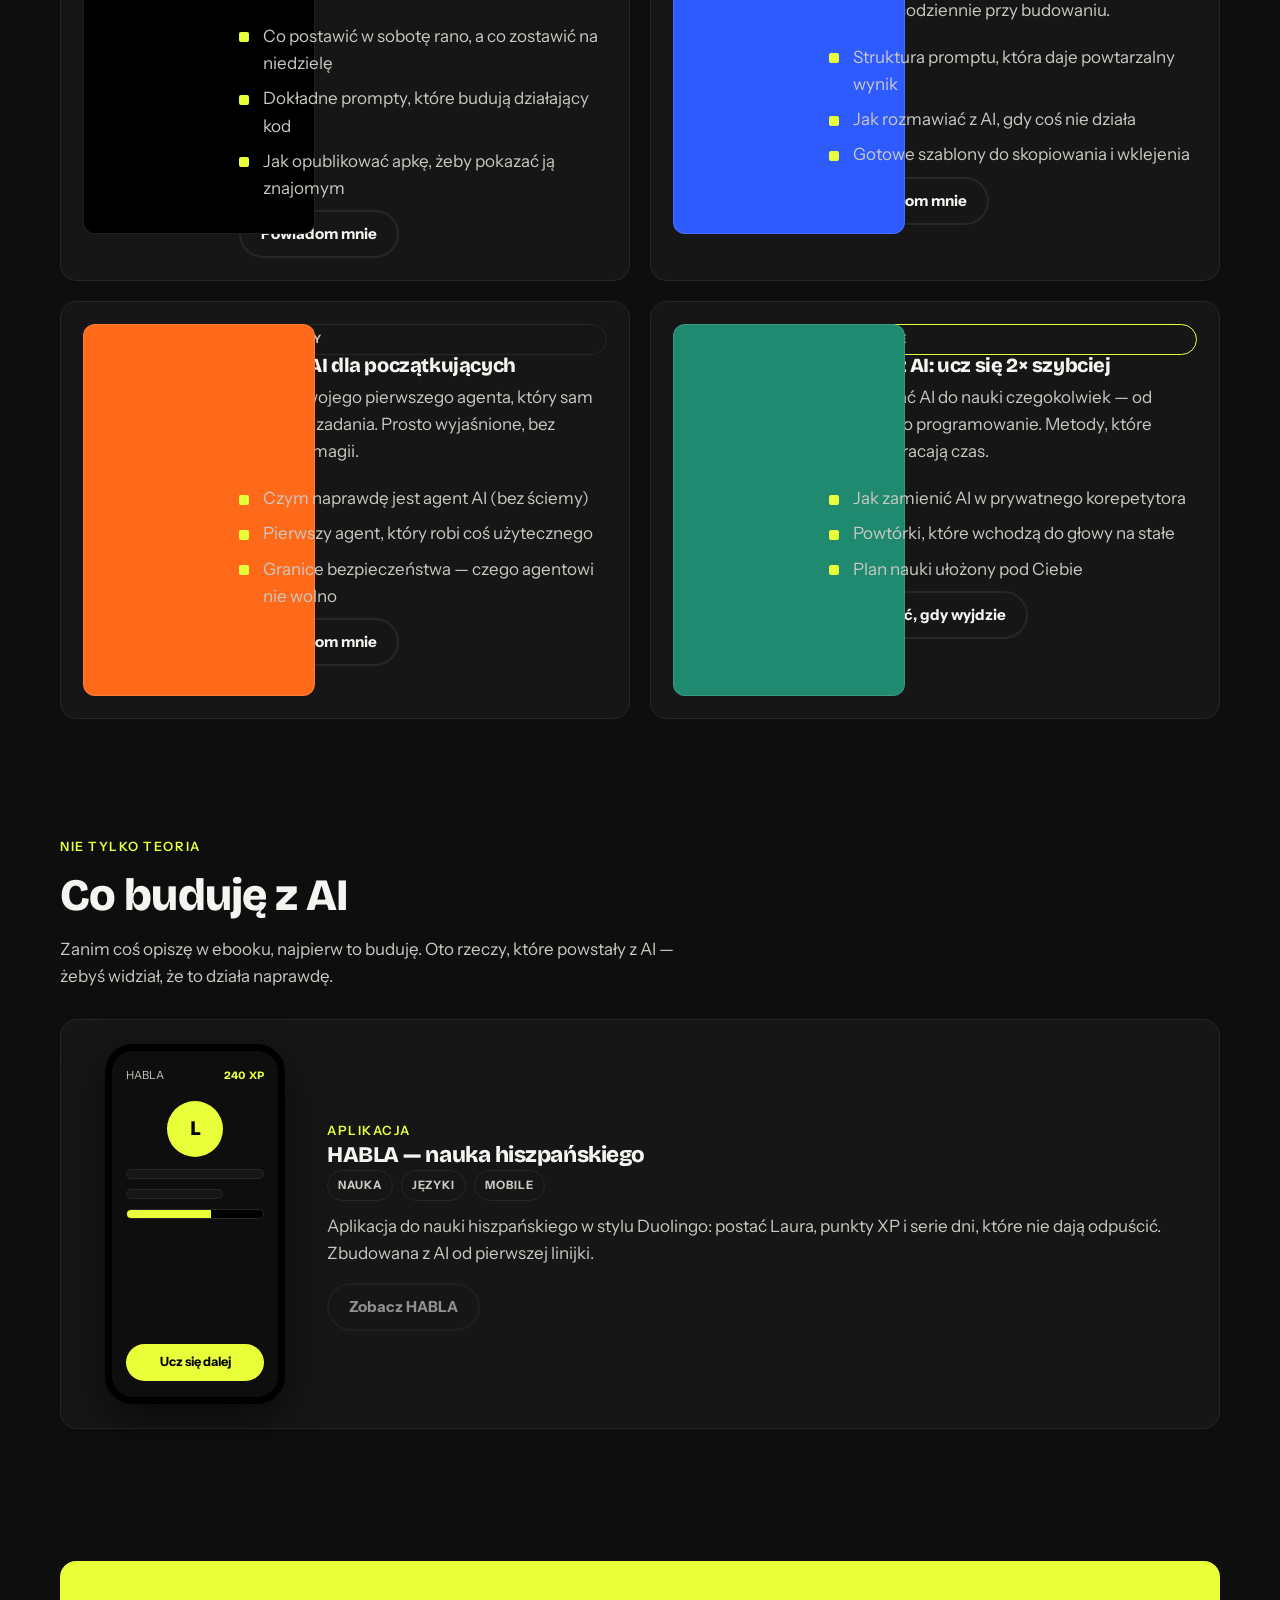
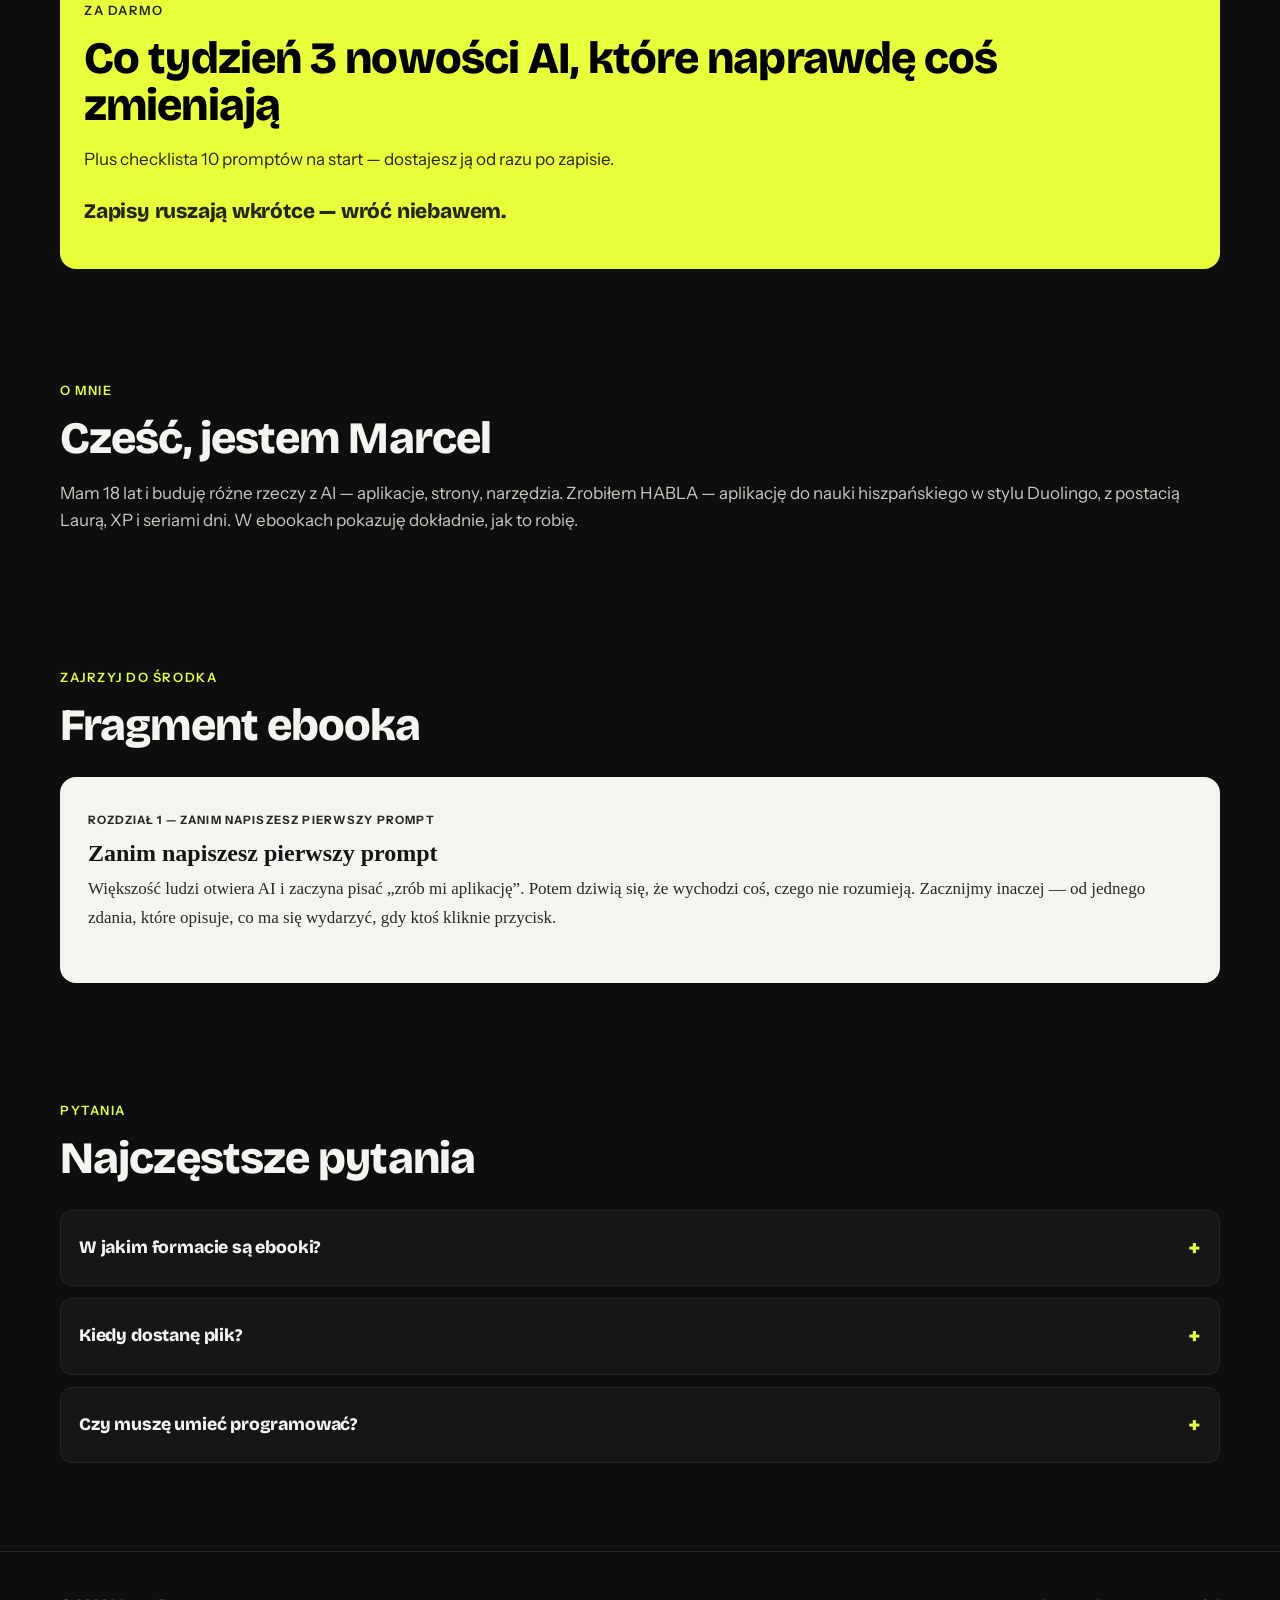
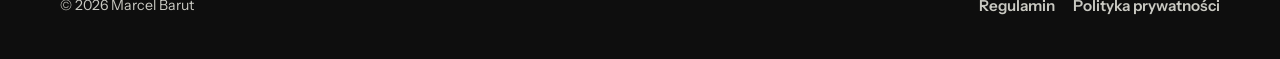
==== commit 80897fe0: "Fix cache + uklad + puste sekcje; zrzuty weryfikacyjne w _review - Cache-busting: wszystkie CSS/JS/J" ====
--- a/index.html
+++ b/index.html
@@ -27,7 +27,7 @@
   <link rel="preconnect" href="https://fonts.gstatic.com" crossorigin />
   <link href="https://fonts.googleapis.com/css2?family=Bricolage+Grotesque:opsz,wght@12..96,800&family=Instrument+Sans:wght@400;500;600;700&display=swap" rel="stylesheet" />
 
-  <link rel="stylesheet" href="css/style.css" />
+  <link rel="stylesheet" href="css/style.css?v=7" />
   <!-- Motyw: publicznie zawsze ciemny; wybór stylu tylko w trybie ?wip=1 -->
   <script>
   (function () {
@@ -37,7 +37,7 @@
     var file = s === "b" ? "css/editorial.css" : (s === "c" ? "css/light.css" : "css/motion.css");
     document.documentElement.setAttribute("data-styl", s);
     if (wip) document.documentElement.setAttribute("data-wip-mode", "1");
-    document.write('<link rel="stylesheet" href="' + file + '" id="theme-extra">');
+    document.write('<link rel="stylesheet" href="' + file + '?v=7" id="theme-extra">');
   })();
   </script>
 
@@ -245,8 +245,8 @@
     </div>
   </footer>
 
-  <script src="js/config.js"></script>
-  <script src="js/app.js"></script>
-  <script src="js/wip.js"></script>
+  <script src="js/config.js?v=7"></script>
+  <script src="js/app.js?v=7"></script>
+  <script src="js/wip.js?v=7"></script>
 </body>
 </html>
--- a/css/style.css
+++ b/css/style.css
@@ -12,7 +12,7 @@
   --ramka: #262626;
   --promien: 16px;
   --promien-maly: 12px;
-  --maks: 1120px;
+  --maks: 1200px;
   --font-naglowek: "Bricolage Grotesque", system-ui, sans-serif;
   --font-tekst: "Instrument Sans", system-ui, -apple-system, sans-serif;
 }
@@ -30,6 +30,7 @@
   font-family: var(--font-tekst);
   font-size: 17px;
   line-height: 1.6;
+  overflow-x: hidden;            /* żaden element nie wywołuje poziomego scrolla */
   -webkit-font-smoothing: antialiased;
   text-rendering: optimizeLegibility;
 }
@@ -45,10 +46,11 @@
   line-height: 1.04;
   letter-spacing: -0.02em;
   margin: 0 0 0.4em;
-}
-
-h1 { font-size: clamp(2.2rem, 8vw, 4.2rem); }
-h2 { font-size: clamp(1.7rem, 5.5vw, 2.8rem); }
+  overflow-wrap: break-word;       /* długie słowa nie rozpychają layoutu */
+}
+
+h1 { font-size: clamp(1.85rem, 7vw, 4.2rem); }
+h2 { font-size: clamp(1.55rem, 5vw, 2.8rem); }
 h3 { font-size: clamp(1.15rem, 3.5vw, 1.5rem); }
 
 p { margin: 0 0 1rem; color: var(--tekst-2); }
@@ -198,7 +200,8 @@
 
 /* ---------------------------------------------------------------- Hero */
 .hero { padding-top: 48px; }
-.hero__grid { display: grid; gap: 40px; align-items: center; }
+.hero__grid { display: grid; grid-template-columns: 1fr; gap: 40px; align-items: center; }
+.hero__grid > * { min-width: 0; }   /* pozwól kolumnie się zwęzić (tekst zawija, brak poziomego overflow) */
 .hero__sub { font-size: 1.1rem; max-width: 46ch; }
 .hero__akcje { display: flex; flex-wrap: wrap; gap: 12px; margin-top: 26px; }
 
@@ -206,7 +209,7 @@
   .hero__grid { grid-template-columns: 1.1fr 0.9fr; gap: 56px; }
 }
 
-/* Wachlarz okładek w hero */
+/* Wachlarz okładek w hero — stała, umiarkowana szerokość, obok tekstu (nie na nim) */
 .waclarz {
   position: relative;
   display: flex;
@@ -214,13 +217,17 @@
   align-items: center;
   min-height: 300px;
   padding: 20px 0;
-}
-.waclarz .cover { width: 180px; position: absolute; box-shadow: 0 18px 40px rgba(0,0,0,.5); }
-.waclarz .cover:nth-child(1) { transform: rotate(-12deg) translateX(-80px) translateY(10px); z-index: 1; }
+  max-width: 100%;
+  overflow: hidden;
+}
+.waclarz .cover { width: 150px; position: absolute; box-shadow: 0 18px 40px rgba(0,0,0,.5); }
+.waclarz .cover:nth-child(1) { transform: rotate(-11deg) translateX(-62px) translateY(10px); z-index: 1; }
 .waclarz .cover:nth-child(2) { transform: rotate(0deg); z-index: 3; }
-.waclarz .cover:nth-child(3) { transform: rotate(12deg) translateX(80px) translateY(10px); z-index: 2; }
+.waclarz .cover:nth-child(3) { transform: rotate(11deg) translateX(62px) translateY(10px); z-index: 2; }
 @media (min-width: 900px) {
-  .waclarz .cover { width: 210px; }
+  .waclarz .cover { width: 180px; }        /* max ~260 px łącznie z rozsunięciem */
+  .waclarz .cover:nth-child(1) { transform: rotate(-11deg) translateX(-74px) translateY(10px); }
+  .waclarz .cover:nth-child(3) { transform: rotate(11deg) translateX(74px) translateY(10px); }
 }
 
 /* ---------------------------------------------------------------- Okładka (generowana w kodzie) */
@@ -300,7 +307,9 @@
 
 /* ---------------------------------------------------------------- Ebooki */
 .ebook { display: flex; flex-direction: column; gap: 16px; }
-.ebook__cover { width: 100%; max-width: 160px; }
+.ebook__cover { width: 100%; max-width: 140px; }
+/* Okładka ebooka: proporcja 5/8 w ograniczonym kontenerze (nigdy cała karta) */
+.ebook__cover .cover { aspect-ratio: 5 / 8; }
 .ebook__tytul { font-size: 1.25rem; }
 .ebook__punkty { list-style: none; margin: 4px 0 0; padding: 0; }
 .ebook__punkty li { position: relative; padding-left: 24px; color: var(--tekst-2); margin-bottom: 8px; }
@@ -318,9 +327,9 @@
 .badge--wkrotce { border-color: var(--akcent); color: var(--akcent); }
 
 @media (min-width: 620px) {
-  .ebook { flex-direction: row; }
-  .ebook__cover { flex: 0 0 150px; }
-  .ebook__tresc { flex: 1; display: flex; flex-direction: column; }
+  .ebook { flex-direction: row; align-items: flex-start; }
+  .ebook__cover { flex: 0 0 140px; width: 140px; }
+  .ebook__tresc { flex: 1; min-width: 0; display: flex; flex-direction: column; }
 }
 
 /* ---------------------------------------------------------------- Newsletter */
@@ -349,7 +358,8 @@
 }
 
 /* ---------------------------------------------------------------- O mnie */
-.omnie__grid { display: grid; gap: 28px; align-items: center; }
+.omnie__grid { display: grid; grid-template-columns: 1fr; gap: 28px; align-items: center; }
+.omnie__grid > * { min-width: 0; }
 /* 2 kolumny tylko gdy zdjęcie jest obecne (wstrzykiwane w ?wip=1) */
 @media (min-width: 760px) { .omnie__grid:has(.omnie__foto) { grid-template-columns: 240px 1fr; } }
 .omnie__foto {
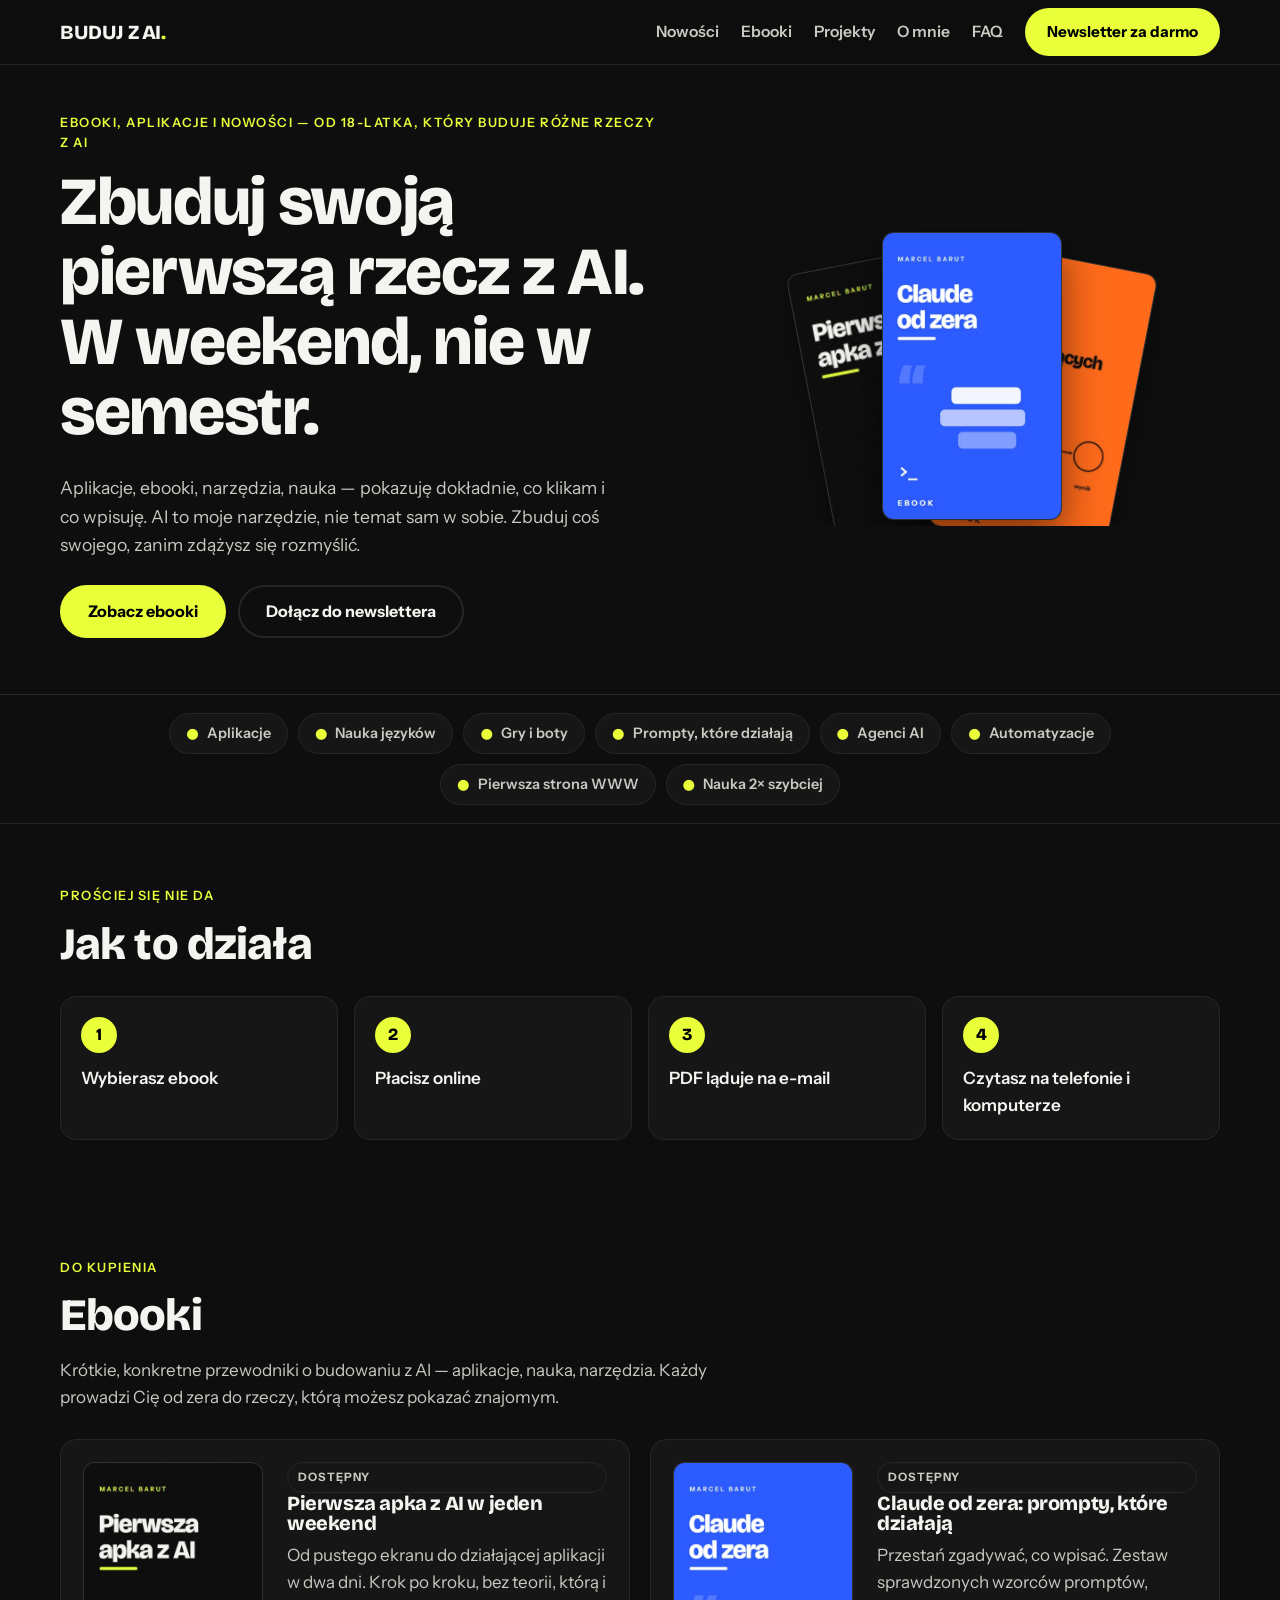
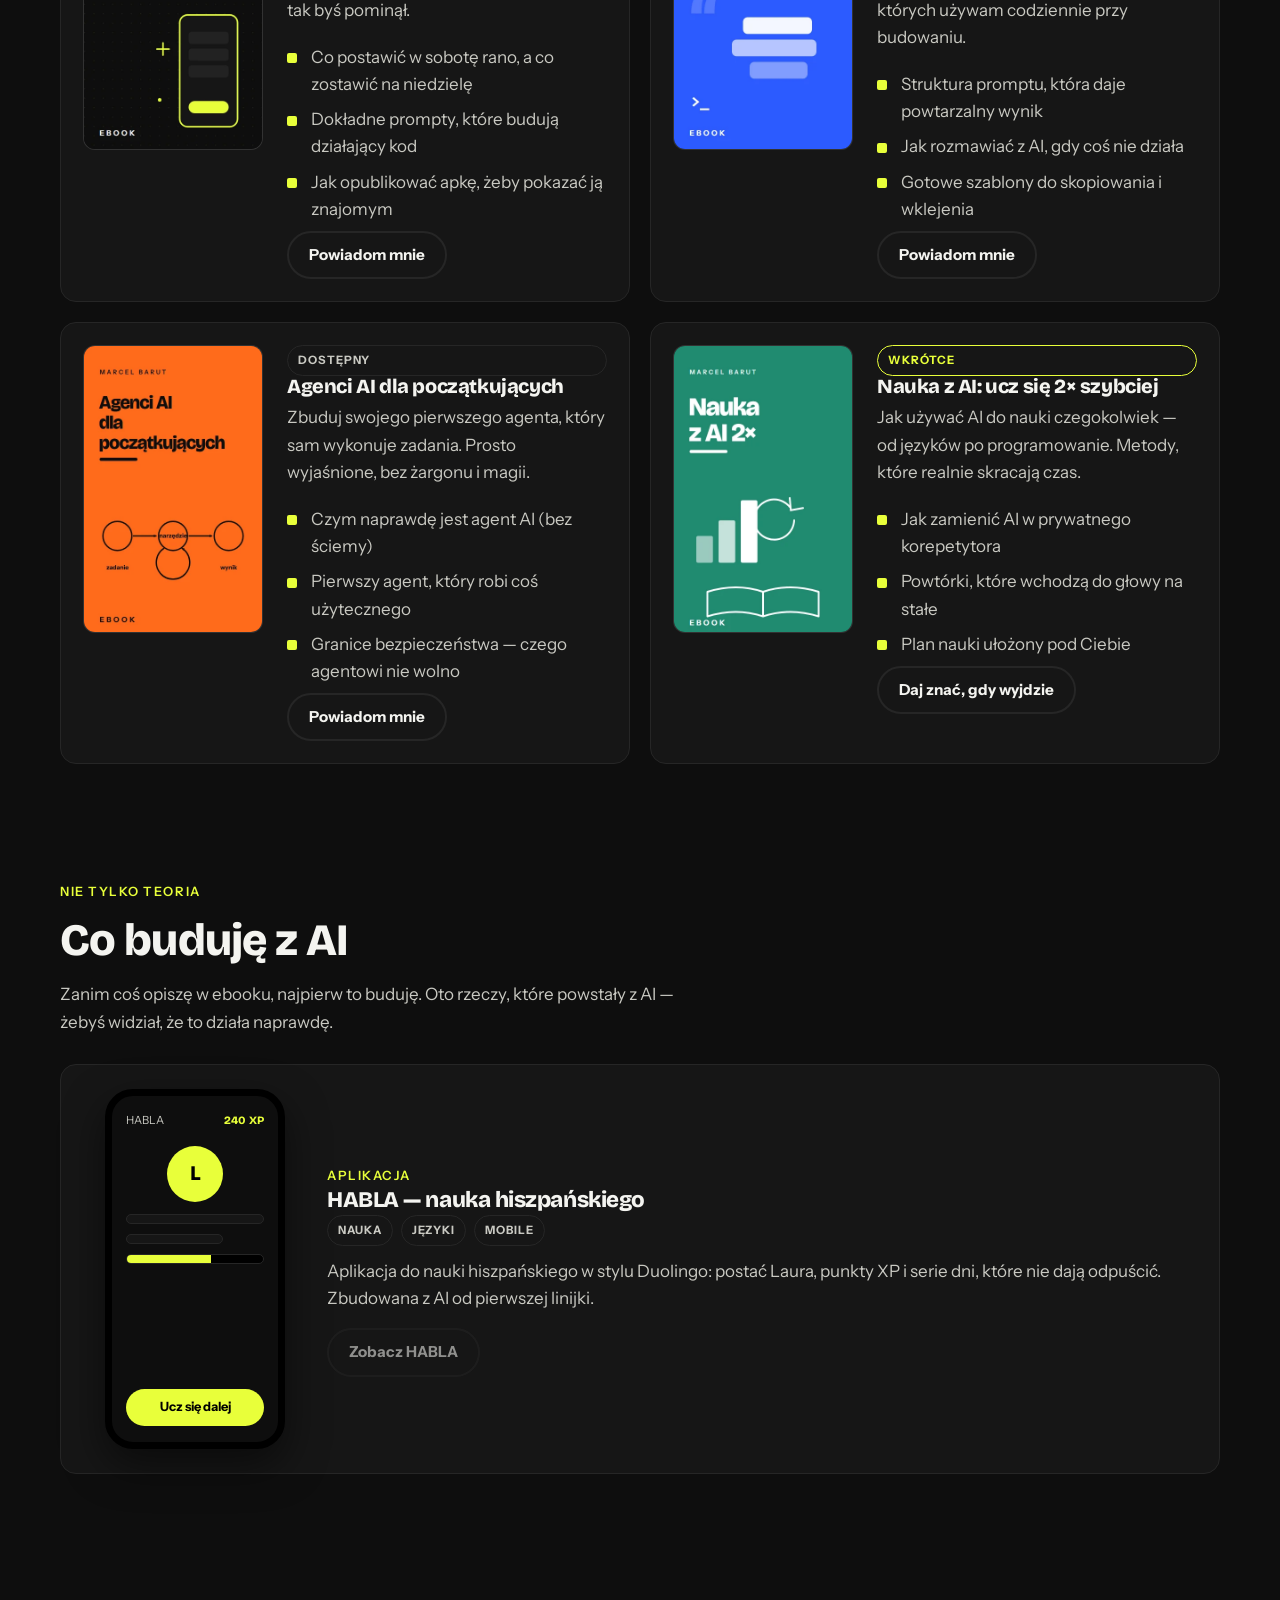
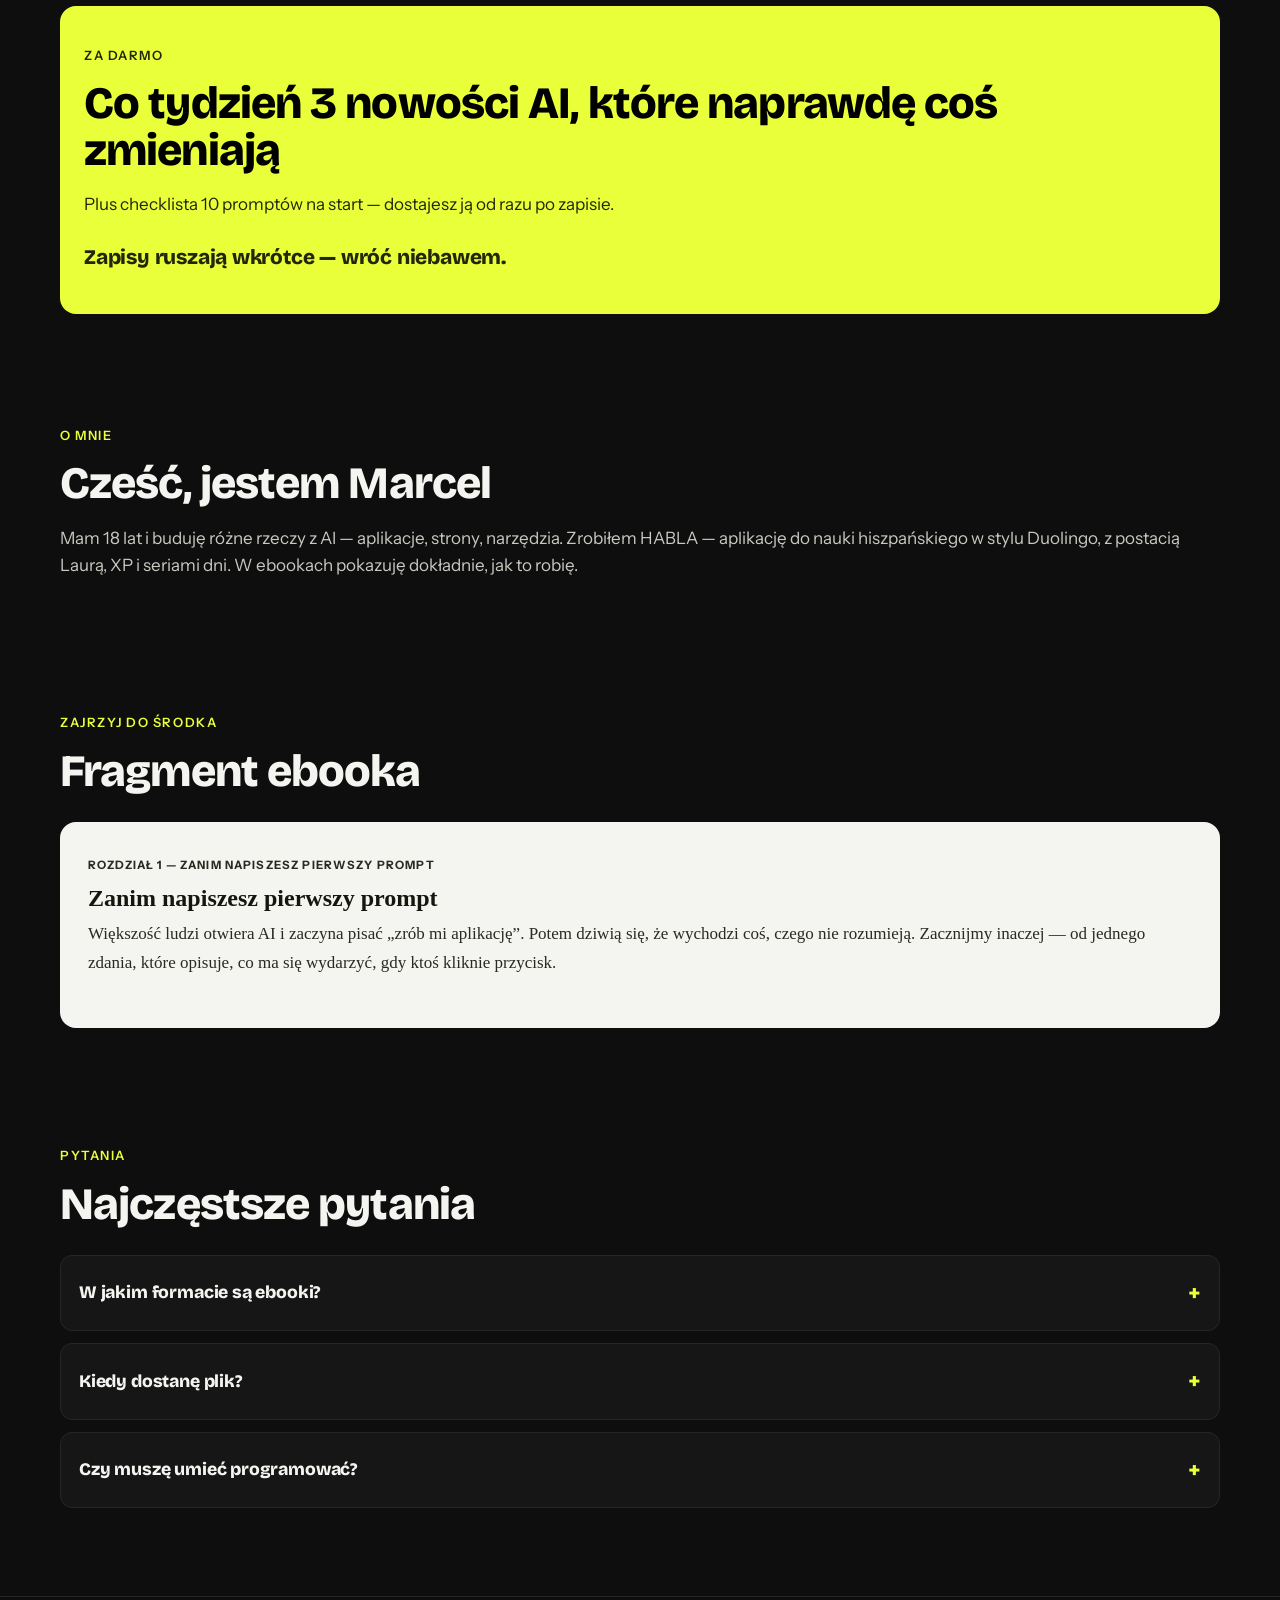
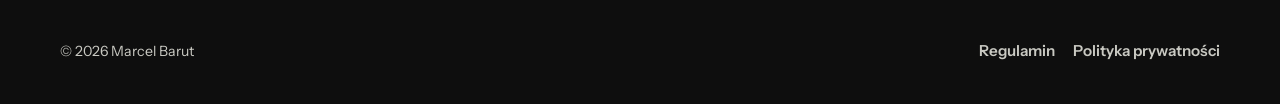
==== commit 4aaa417d: "Ilustrowane okladki SVG+WebP (4 szt.) w hero i kartach; karta ebooka grid 180px|1fr bez nakladania; " ====
--- a/index.html
+++ b/index.html
@@ -27,7 +27,7 @@
   <link rel="preconnect" href="https://fonts.gstatic.com" crossorigin />
   <link href="https://fonts.googleapis.com/css2?family=Bricolage+Grotesque:opsz,wght@12..96,800&family=Instrument+Sans:wght@400;500;600;700&display=swap" rel="stylesheet" />
 
-  <link rel="stylesheet" href="css/style.css?v=7" />
+  <link rel="stylesheet" href="css/style.css?v=8" />
   <!-- Motyw: publicznie zawsze ciemny; wybór stylu tylko w trybie ?wip=1 -->
   <script>
   (function () {
@@ -37,7 +37,7 @@
     var file = s === "b" ? "css/editorial.css" : (s === "c" ? "css/light.css" : "css/motion.css");
     document.documentElement.setAttribute("data-styl", s);
     if (wip) document.documentElement.setAttribute("data-wip-mode", "1");
-    document.write('<link rel="stylesheet" href="' + file + '?v=7" id="theme-extra">');
+    document.write('<link rel="stylesheet" href="' + file + '?v=8" id="theme-extra">');
   })();
   </script>
 
@@ -245,8 +245,8 @@
     </div>
   </footer>
 
-  <script src="js/config.js?v=7"></script>
-  <script src="js/app.js?v=7"></script>
-  <script src="js/wip.js?v=7"></script>
+  <script src="js/config.js?v=8"></script>
+  <script src="js/app.js?v=8"></script>
+  <script src="js/wip.js?v=8"></script>
 </body>
 </html>
--- a/css/style.css
+++ b/css/style.css
@@ -230,42 +230,22 @@
   .waclarz .cover:nth-child(3) { transform: rotate(11deg) translateX(74px) translateY(10px); }
 }
 
-/* ---------------------------------------------------------------- Okładka (generowana w kodzie) */
+/* ---------------------------------------------------------------- Okładka ebooka (ilustracja WebP) */
 .cover {
-  container-type: inline-size;         /* jednostki cqw skalują tekst do szerokości okładki */
-  aspect-ratio: 3 / 4;
+  display: block;
+  width: 100%;
+  aspect-ratio: 5 / 8;
+  object-fit: cover;
   border-radius: var(--promien-maly);
   border: 1px solid rgba(255,255,255,.12);
-  padding: 9cqw;
-  display: flex;
-  flex-direction: column;
-  justify-content: space-between;
-  overflow: hidden;
-  background: #000;
-  color: #fff;
-}
-.cover__autor {
-  font-family: var(--font-tekst);
-  font-weight: 600;
-  text-transform: lowercase;
-  letter-spacing: 0.02em;
-  font-size: 5.2cqw;
-  line-height: 1.2;
-  opacity: .85;
-}
-.cover__tytul {
-  font-family: var(--font-naglowek);
-  font-weight: 800;
-  letter-spacing: -0.02em;
-  line-height: 1.02;
-  font-size: 13cqw;                    /* czytelne nawet w miniaturze 100 px */
-}
-.cover__pasek {
-  height: 4.5cqw;
-  width: 45%;
-  border-radius: 999px;
-  background: var(--akcent);
-  margin-top: 6cqw;
+  background: #161616;
+}
+/* Zastępcza okładka projektu (tylko w ?wip=1 dla niewypełnionych projektów) */
+.projekt-cover-ph {
+  display: flex; align-items: center; justify-content: center; text-align: center;
+  aspect-ratio: 5 / 8; border-radius: var(--promien-maly);
+  border: 1px dashed var(--ramka); background: var(--karta);
+  color: var(--tekst-2); padding: 16px; font-weight: 600;
 }
 
 /* ---------------------------------------------------------------- Siatki / karty */
@@ -306,10 +286,9 @@
 .krok__tekst { color: var(--tekst); font-weight: 600; }
 
 /* ---------------------------------------------------------------- Ebooki */
-.ebook { display: flex; flex-direction: column; gap: 16px; }
-.ebook__cover { width: 100%; max-width: 140px; }
-/* Okładka ebooka: proporcja 5/8 w ograniczonym kontenerze (nigdy cała karta) */
-.ebook__cover .cover { aspect-ratio: 5 / 8; }
+/* Karta ebooka: grid — okładka (stała kolumna) obok tekstu, nigdy nakładanie */
+.ebook { display: grid; grid-template-columns: 1fr; gap: 16px; }
+.ebook__cover { width: 100%; max-width: 180px; margin: 0 auto; }
 .ebook__tytul { font-size: 1.25rem; }
 .ebook__punkty { list-style: none; margin: 4px 0 0; padding: 0; }
 .ebook__punkty li { position: relative; padding-left: 24px; color: var(--tekst-2); margin-bottom: 8px; }
@@ -327,9 +306,9 @@
 .badge--wkrotce { border-color: var(--akcent); color: var(--akcent); }
 
 @media (min-width: 620px) {
-  .ebook { flex-direction: row; align-items: flex-start; }
-  .ebook__cover { flex: 0 0 140px; width: 140px; }
-  .ebook__tresc { flex: 1; min-width: 0; display: flex; flex-direction: column; }
+  .ebook { grid-template-columns: 180px 1fr; gap: 24px; align-items: start; }
+  .ebook__cover { max-width: 180px; margin: 0; }
+  .ebook__tresc { min-width: 0; display: flex; flex-direction: column; }
 }
 
 /* ---------------------------------------------------------------- Newsletter */
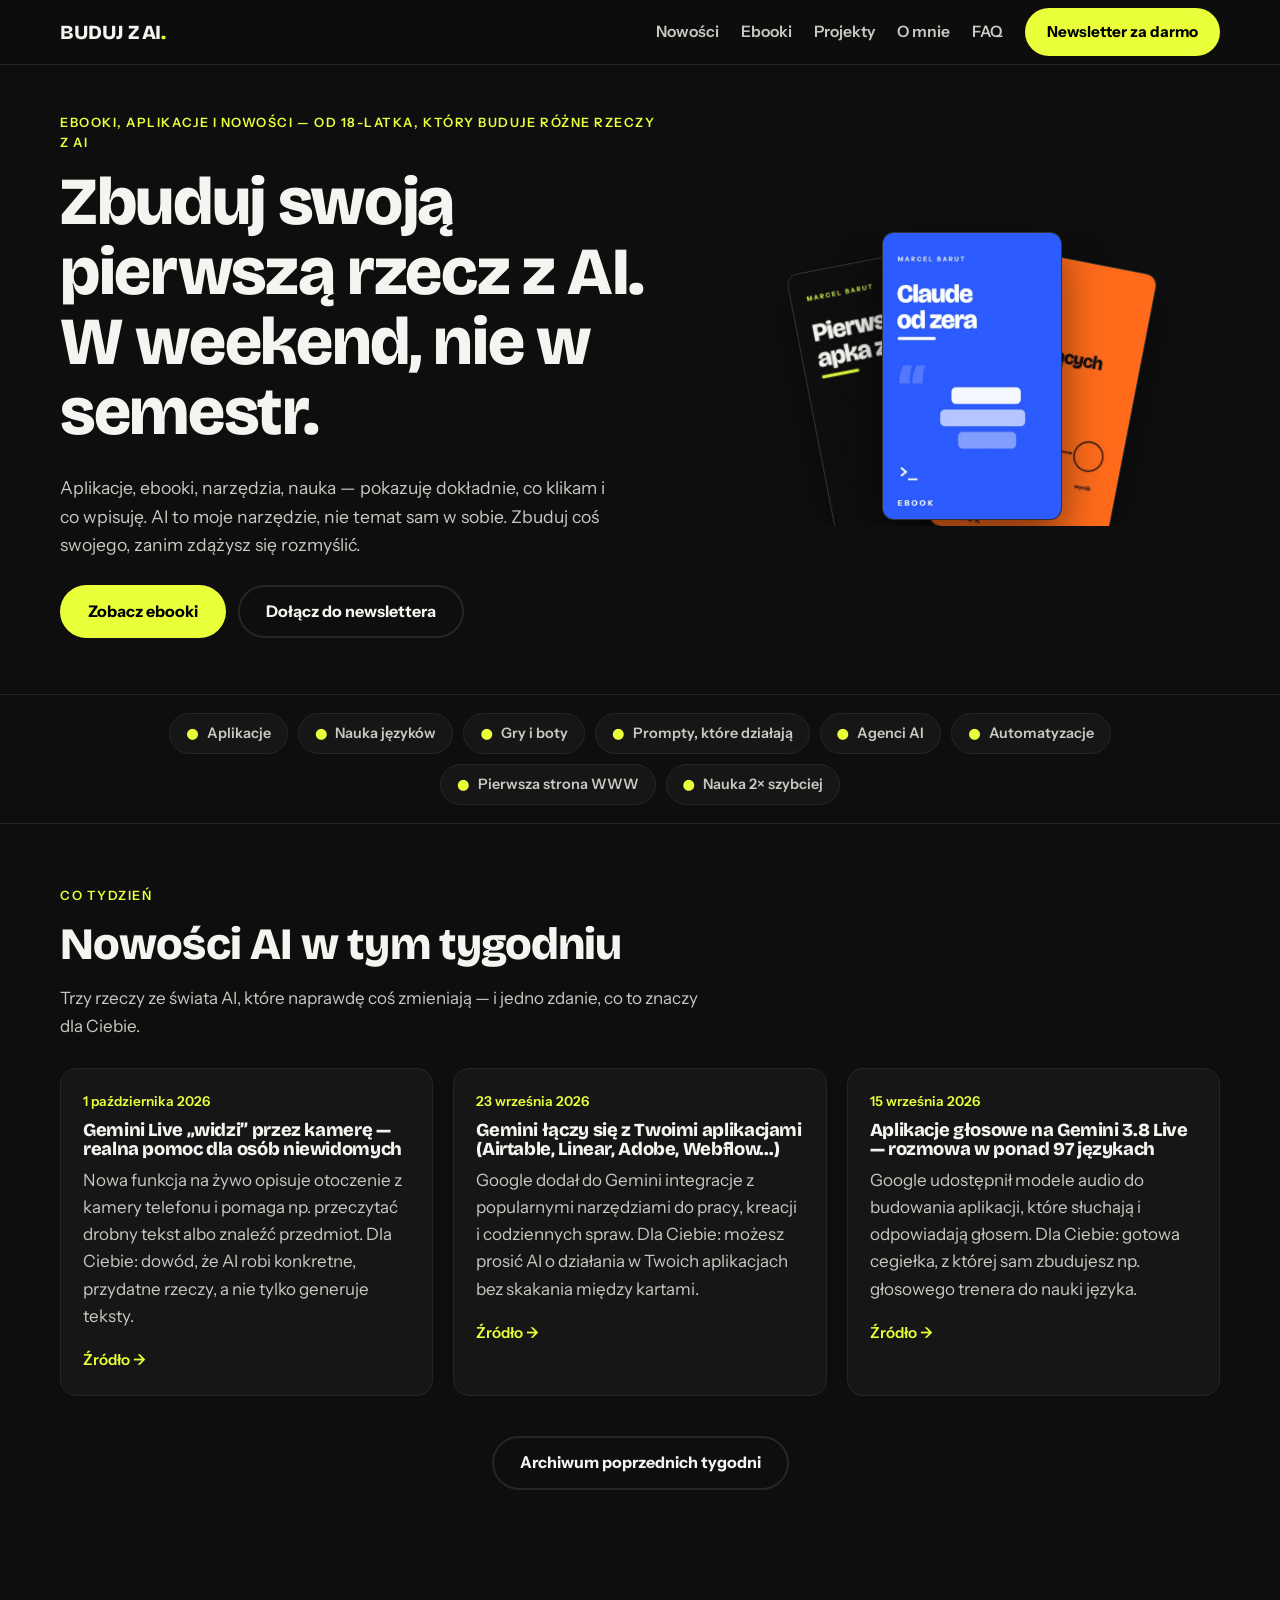
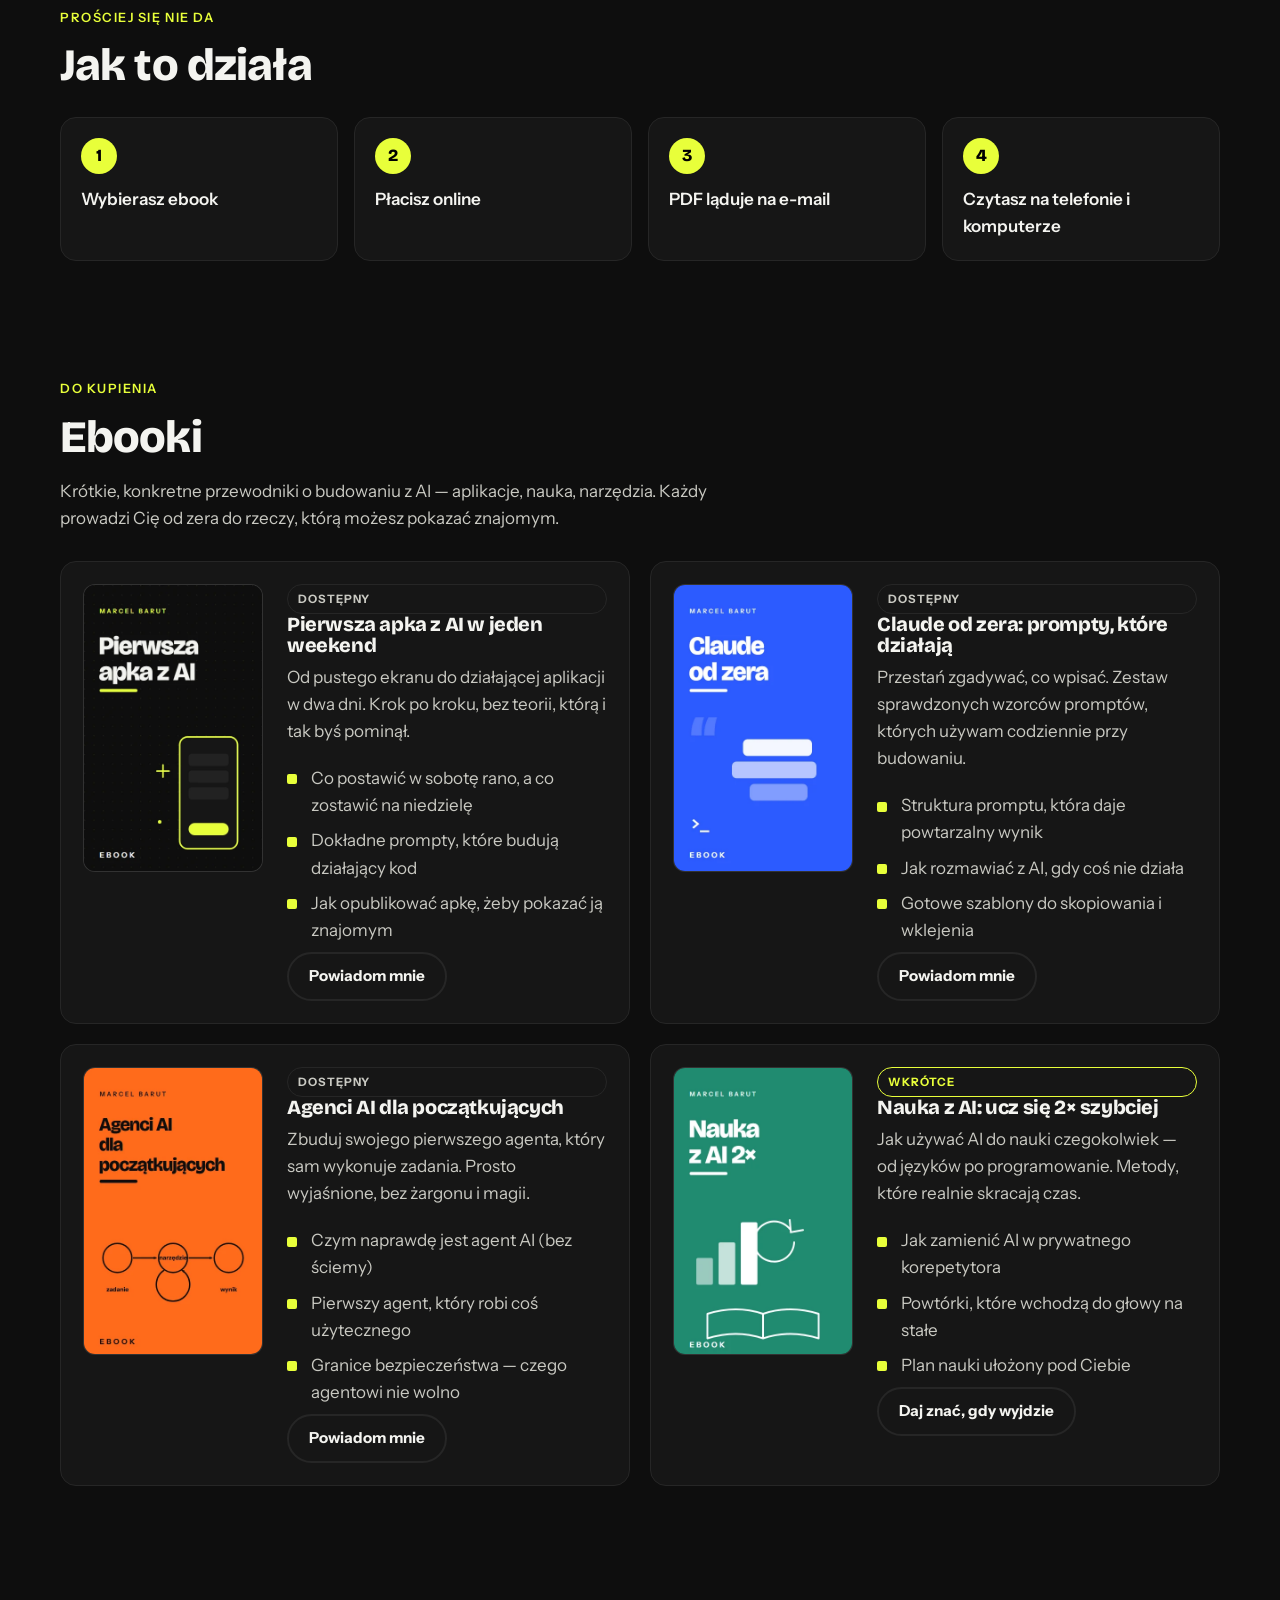
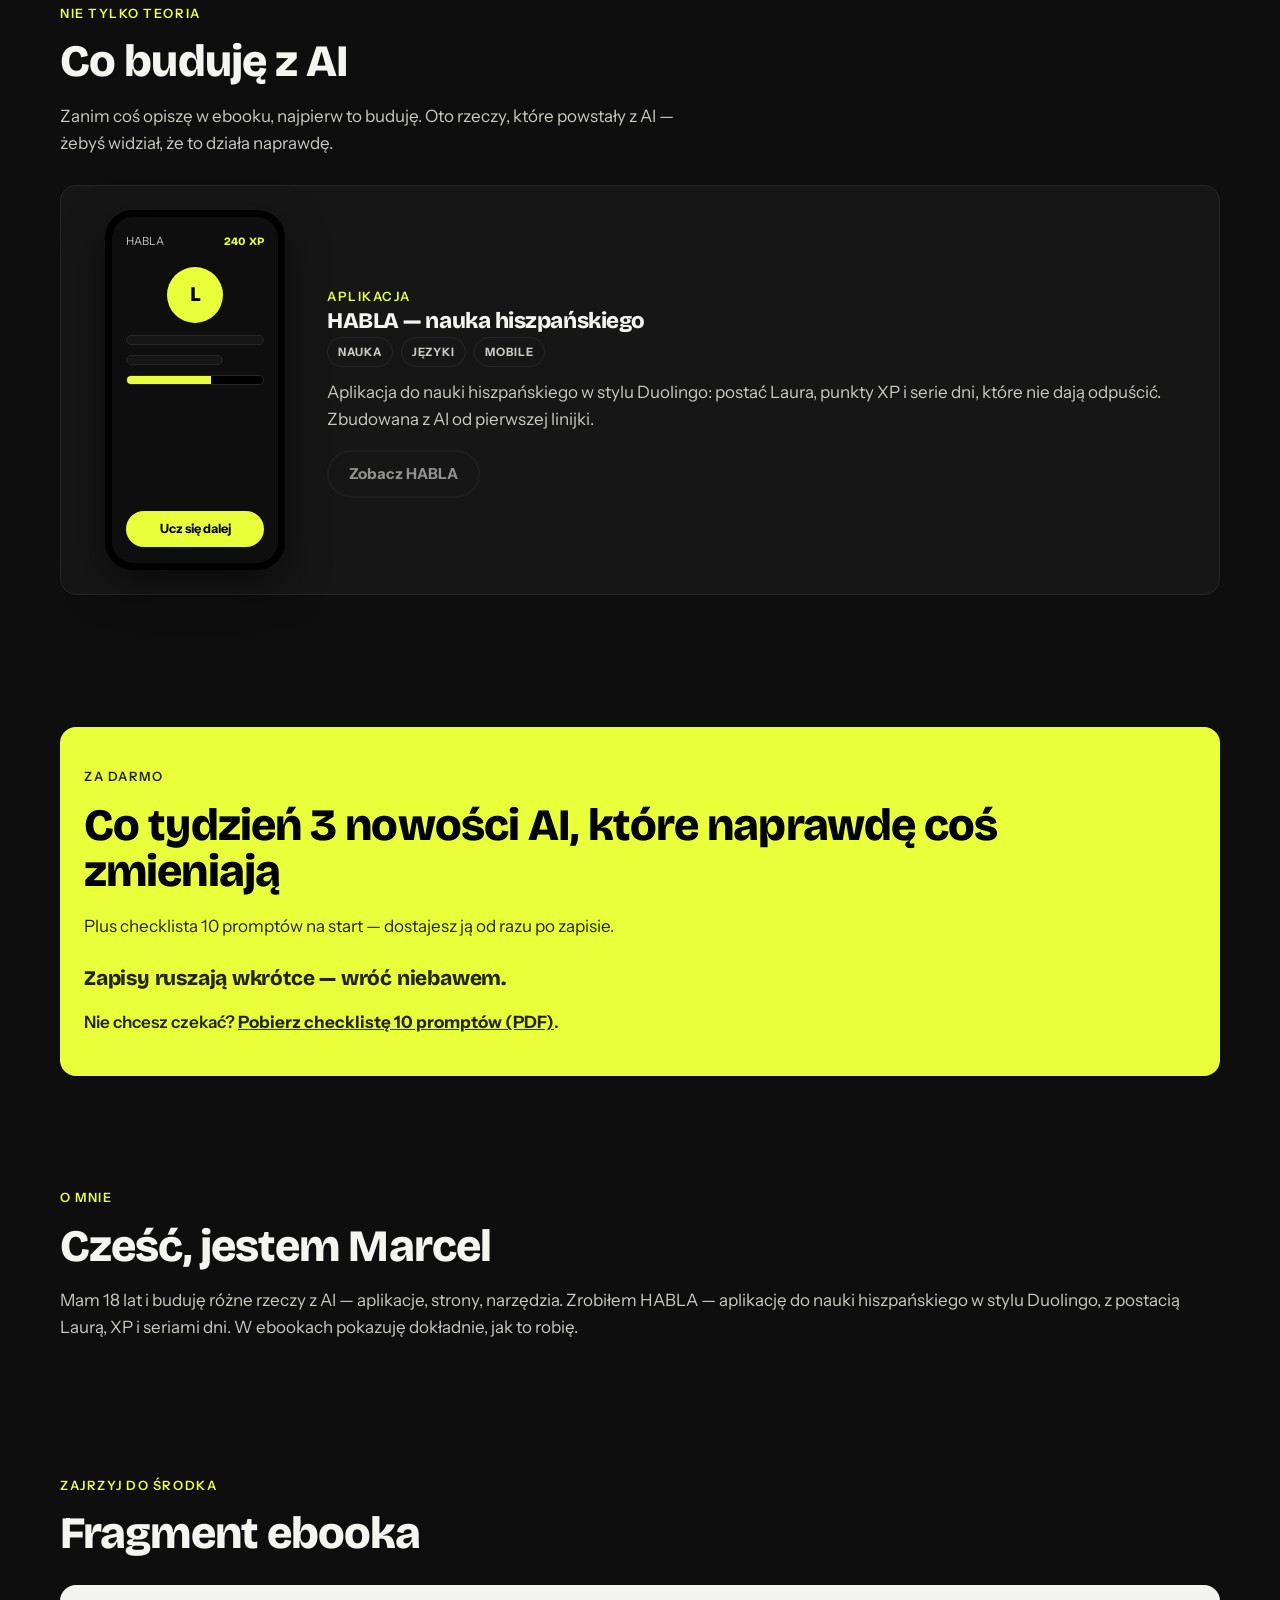
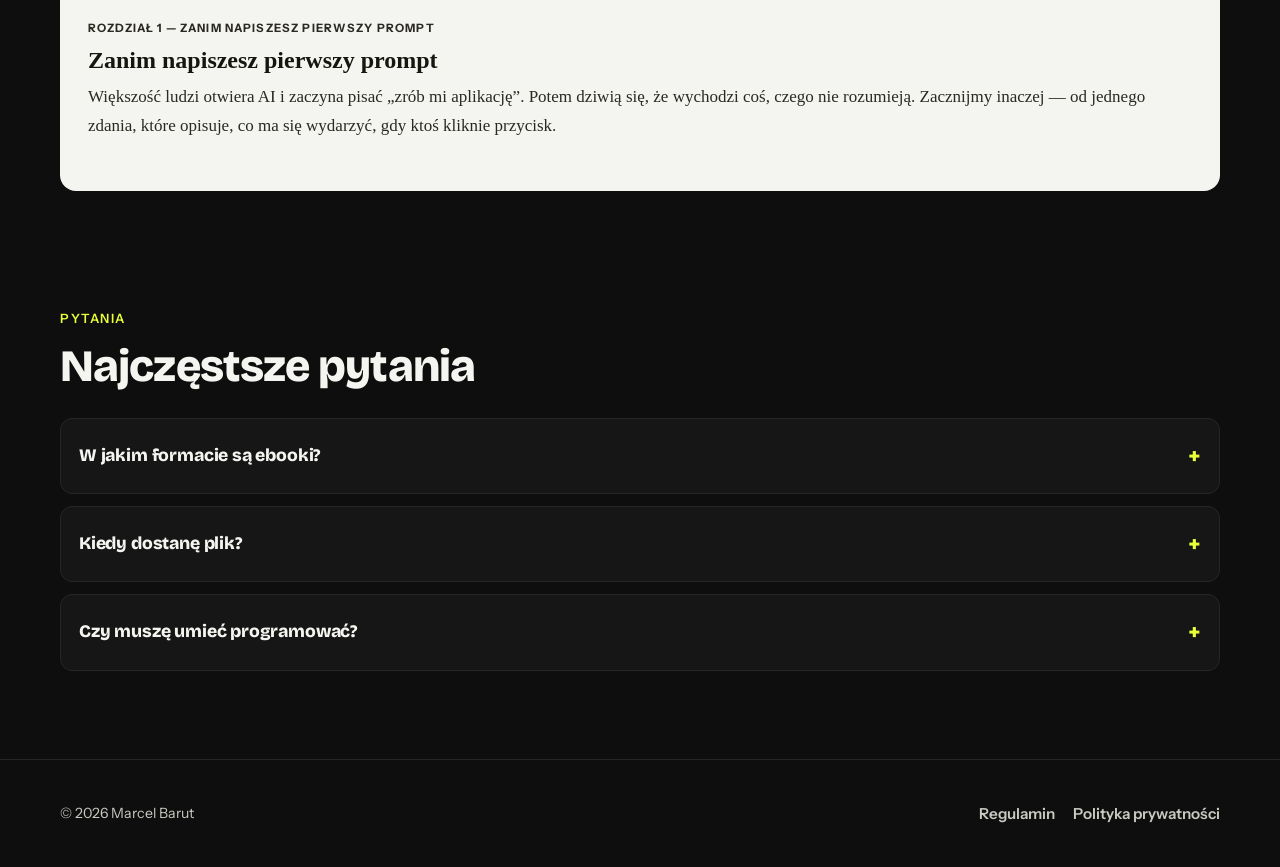
==== commit 916541b5: "Backlog: 3 realne nowosci AI ze zrodlami (blog.google, zweryfikowane URL) + checklista 10 promptow P" ====
--- a/index.html
+++ b/index.html
@@ -27,7 +27,7 @@
   <link rel="preconnect" href="https://fonts.gstatic.com" crossorigin />
   <link href="https://fonts.googleapis.com/css2?family=Bricolage+Grotesque:opsz,wght@12..96,800&family=Instrument+Sans:wght@400;500;600;700&display=swap" rel="stylesheet" />
 
-  <link rel="stylesheet" href="css/style.css?v=8" />
+  <link rel="stylesheet" href="css/style.css?v=9" />
   <!-- Motyw: publicznie zawsze ciemny; wybór stylu tylko w trybie ?wip=1 -->
   <script>
   (function () {
@@ -37,7 +37,7 @@
     var file = s === "b" ? "css/editorial.css" : (s === "c" ? "css/light.css" : "css/motion.css");
     document.documentElement.setAttribute("data-styl", s);
     if (wip) document.documentElement.setAttribute("data-wip-mode", "1");
-    document.write('<link rel="stylesheet" href="' + file + '?v=8" id="theme-extra">');
+    document.write('<link rel="stylesheet" href="' + file + '?v=9" id="theme-extra">');
   })();
   </script>
 
@@ -171,6 +171,7 @@
           <div id="newsletter-slot">
             <p class="newsletter__wkrotce">Zapisy ruszają wkrótce — wróć niebawem.</p>
           </div>
+          <p class="newsletter__pobierz">Nie chcesz czekać? <a href="pliki/checklista-10-promptow.pdf?v=9" download>Pobierz checklistę 10 promptów (PDF)</a>.</p>
         </div>
       </div>
     </section>
@@ -245,8 +246,8 @@
     </div>
   </footer>
 
-  <script src="js/config.js?v=8"></script>
-  <script src="js/app.js?v=8"></script>
-  <script src="js/wip.js?v=8"></script>
+  <script src="js/config.js?v=9"></script>
+  <script src="js/app.js?v=9"></script>
+  <script src="js/wip.js?v=9"></script>
 </body>
 </html>
--- a/css/style.css
+++ b/css/style.css
@@ -335,6 +335,8 @@
   font-family: var(--font-naglowek); font-weight: 800; letter-spacing: -0.01em;
   font-size: 1.3rem; color: #000; margin: 22px 0 0;
 }
+.newsletter__pobierz { color: #000; font-weight: 600; margin: 14px 0 0; }
+.newsletter__pobierz a { color: #000; font-weight: 800; text-decoration: underline; }
 
 /* ---------------------------------------------------------------- O mnie */
 .omnie__grid { display: grid; grid-template-columns: 1fr; gap: 28px; align-items: center; }
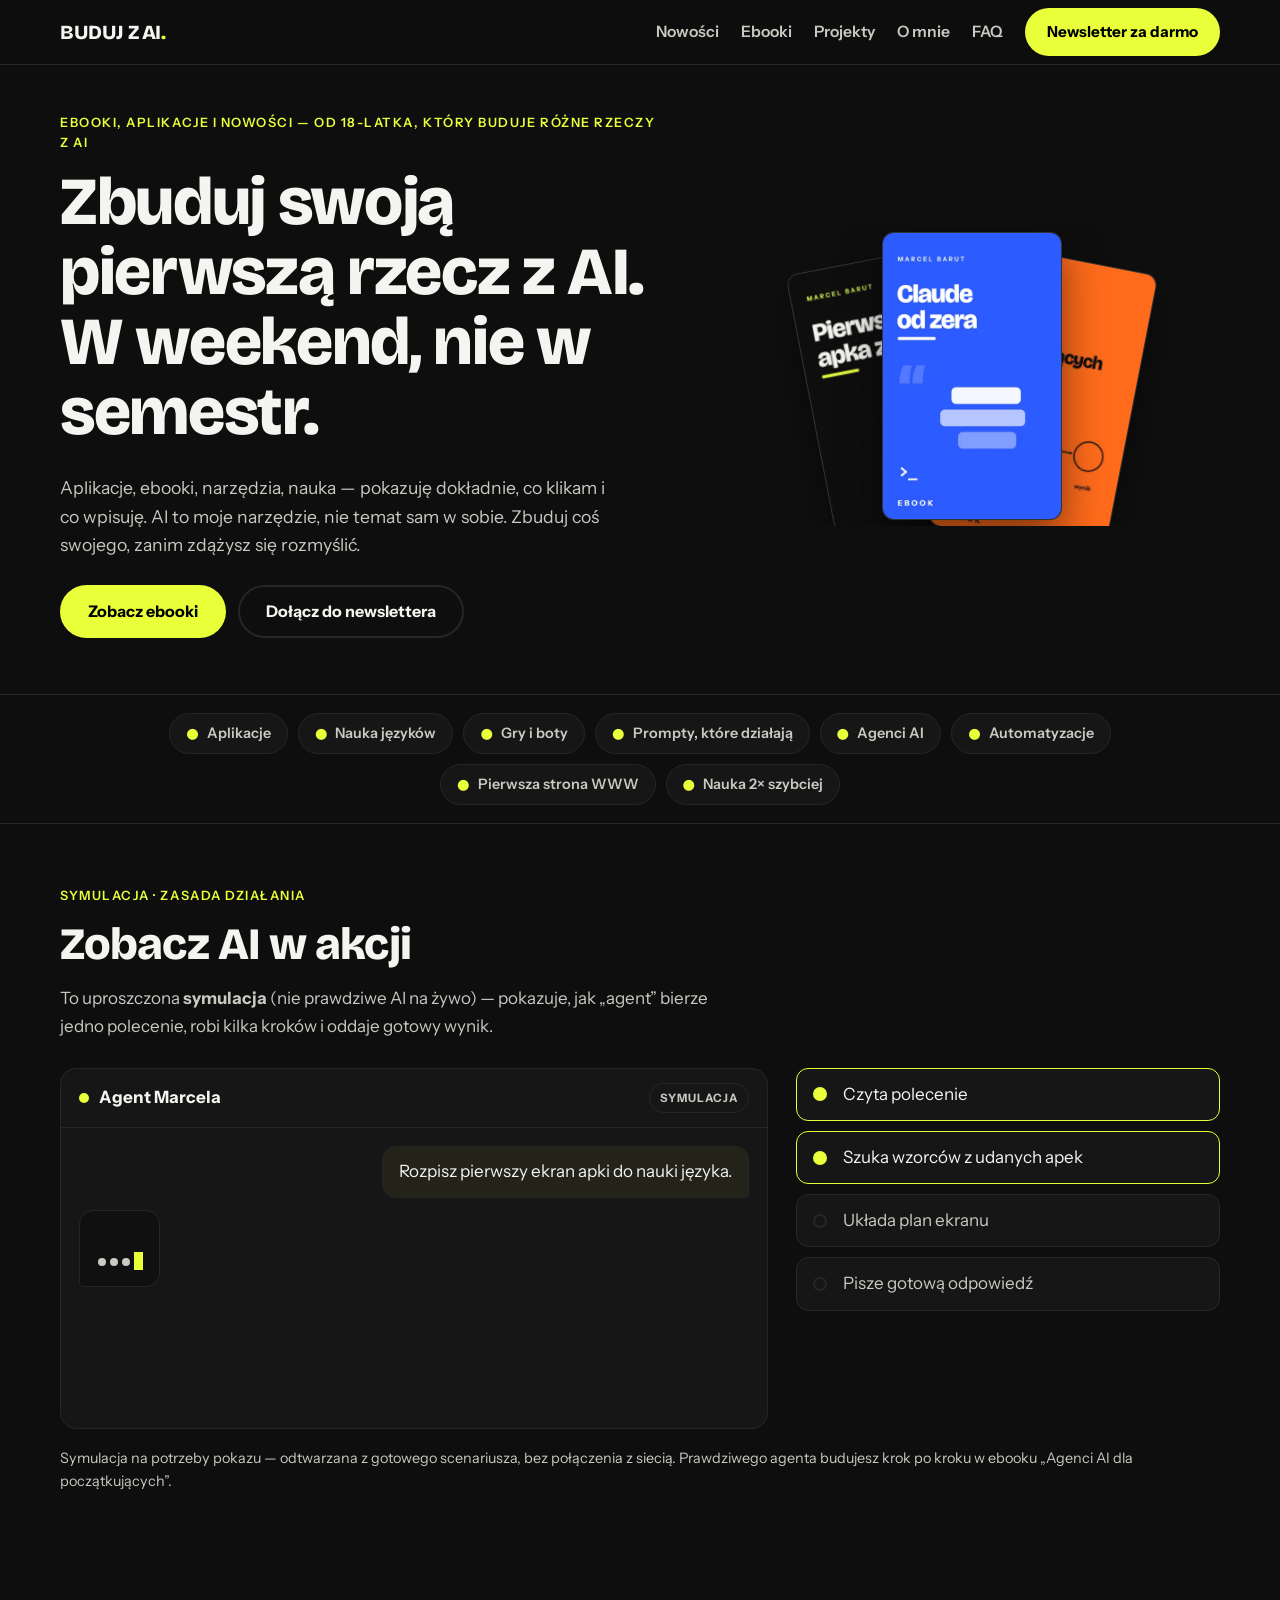
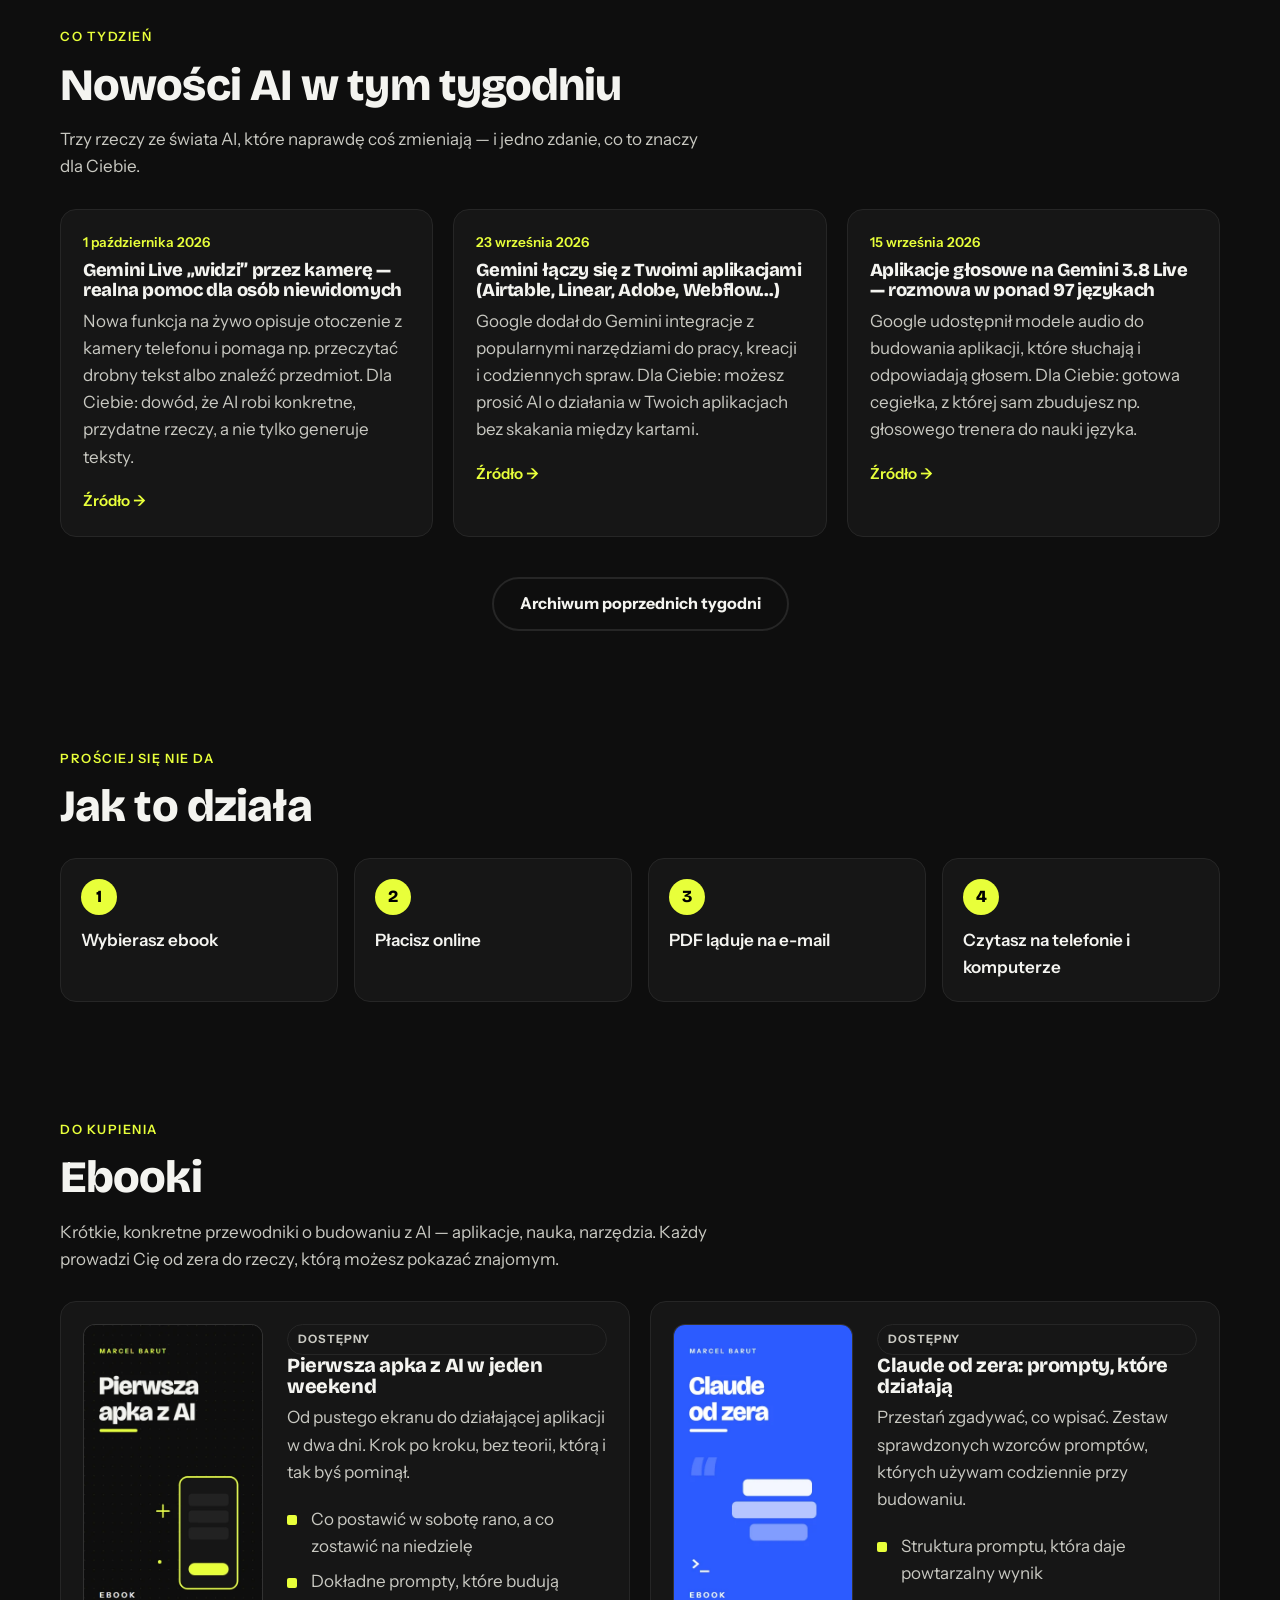
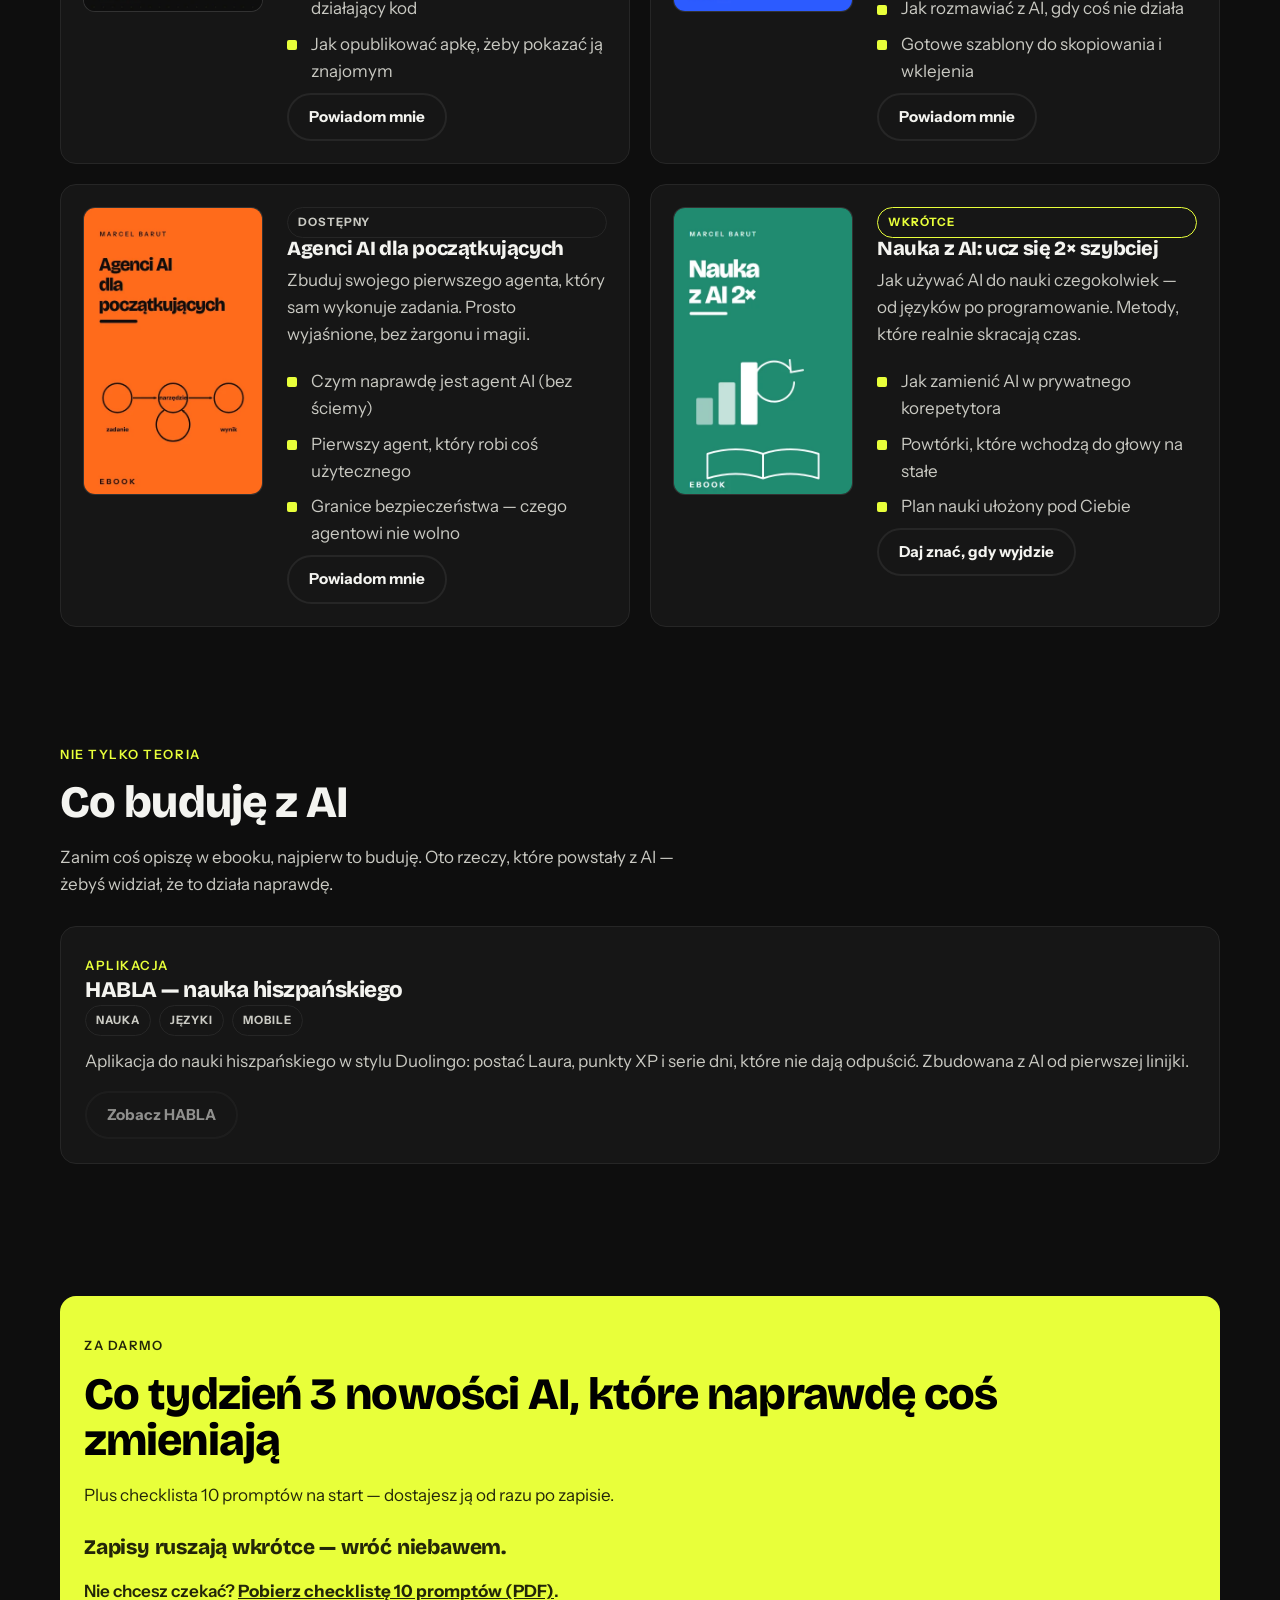
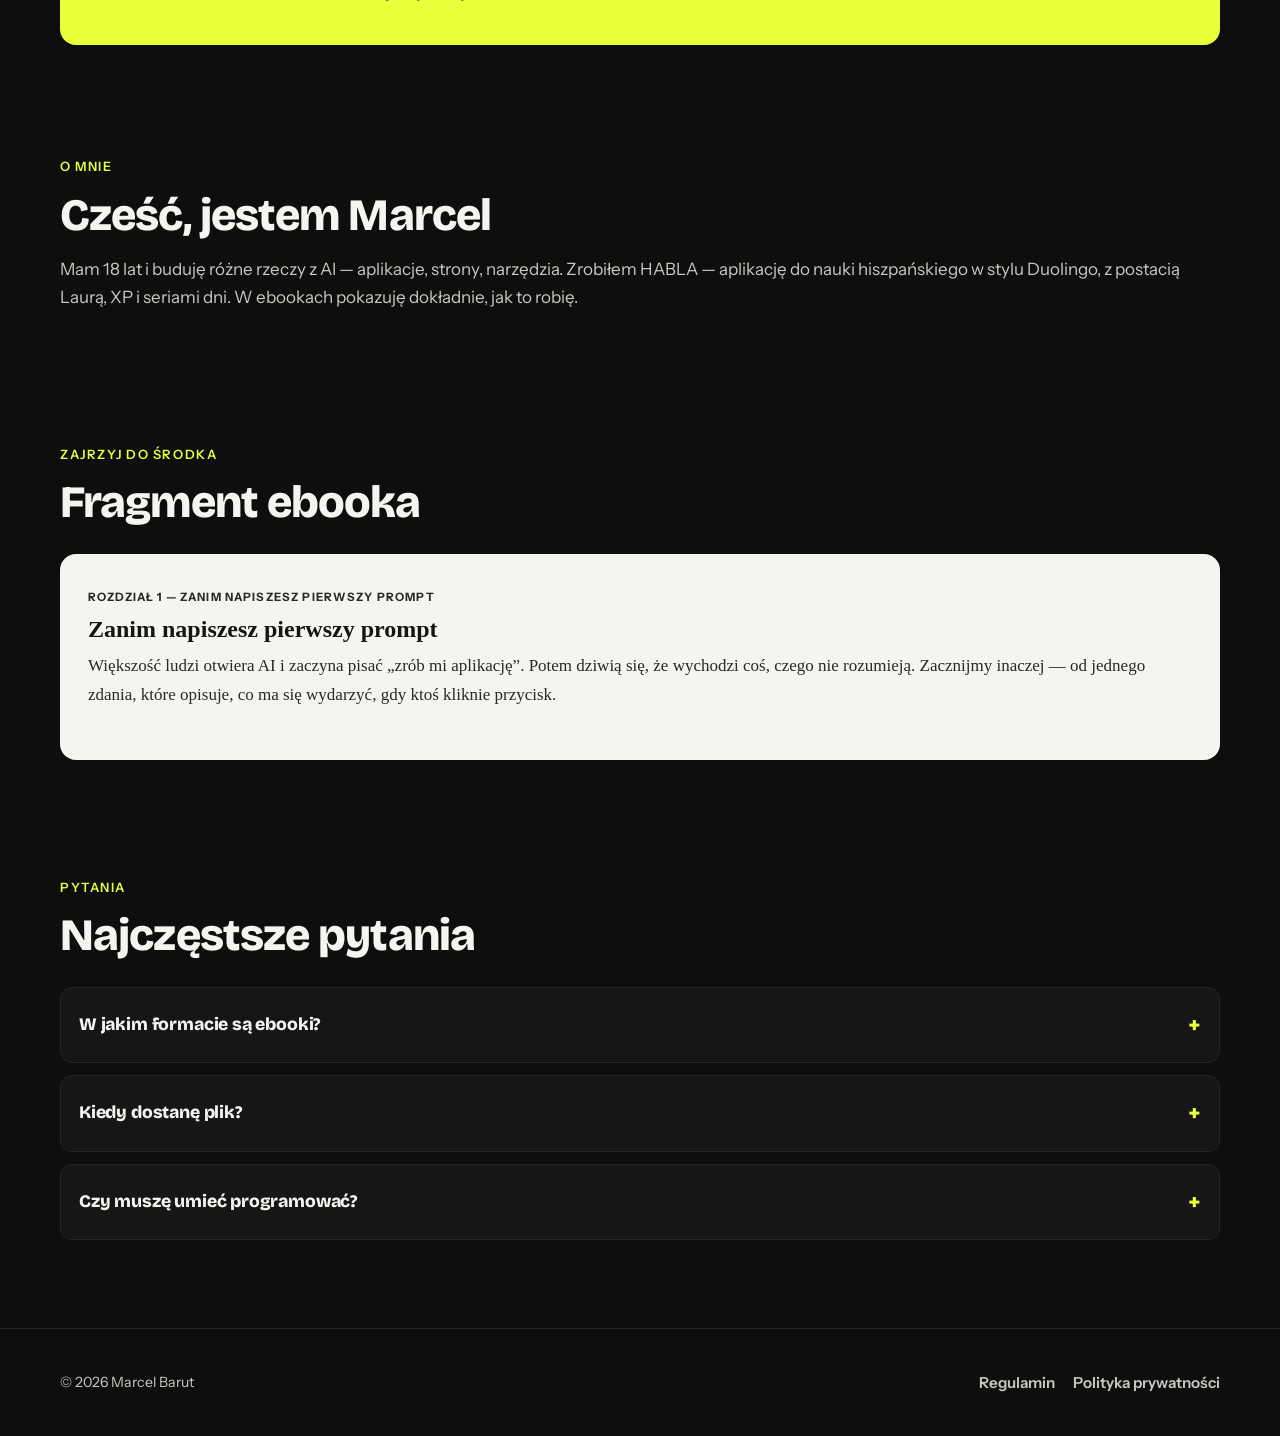
==== commit d3ee226d: "Nowosc Fable 5 (anthropic, zweryf.); pelny regulamin+polityka publicznie (pola do uzupelnienia, bez " ====
--- a/index.html
+++ b/index.html
@@ -27,7 +27,7 @@
   <link rel="preconnect" href="https://fonts.gstatic.com" crossorigin />
   <link href="https://fonts.googleapis.com/css2?family=Bricolage+Grotesque:opsz,wght@12..96,800&family=Instrument+Sans:wght@400;500;600;700&display=swap" rel="stylesheet" />
 
-  <link rel="stylesheet" href="css/style.css?v=9" />
+  <link rel="stylesheet" href="css/style.css?v=10" />
   <!-- Motyw: publicznie zawsze ciemny; wybór stylu tylko w trybie ?wip=1 -->
   <script>
   (function () {
@@ -37,7 +37,7 @@
     var file = s === "b" ? "css/editorial.css" : (s === "c" ? "css/light.css" : "css/motion.css");
     document.documentElement.setAttribute("data-styl", s);
     if (wip) document.documentElement.setAttribute("data-wip-mode", "1");
-    document.write('<link rel="stylesheet" href="' + file + '?v=9" id="theme-extra">');
+    document.write('<link rel="stylesheet" href="' + file + '?v=10" id="theme-extra">');
   })();
   </script>
 
@@ -105,6 +105,38 @@
       </div>
     </div>
 
+    <!-- ====================== ZOBACZ AI W AKCJI (symulacja agenta) ====================== -->
+    <section id="demo">
+      <div class="kontener">
+        <div class="sekcja__head">
+          <p class="nadtytul">Symulacja · zasada działania</p>
+          <h2>Zobacz AI w akcji</h2>
+          <p>To uproszczona <strong>symulacja</strong> (nie prawdziwe AI na żywo) — pokazuje, jak „agent” bierze jedno polecenie, robi kilka kroków i oddaje gotowy wynik.</p>
+        </div>
+        <div class="demo-grid">
+          <div class="agent-chat">
+            <div class="agent-chat__top">
+              <span class="agent-chat__dot"></span> Agent Marcela
+              <span class="badge agent-chat__badge">Symulacja</span>
+            </div>
+            <div class="agent-chat__body" id="agent-body">
+              <div class="msg msg--user">Rozpisz pierwszy ekran apki do nauki języka.</div>
+              <div class="msg msg--bot">
+                <span class="typing" id="agent-typing" aria-hidden="true"><i></i><i></i><i></i></span><span id="agent-text"></span><span class="caret" id="agent-caret" hidden></span>
+              </div>
+            </div>
+          </div>
+          <ol class="agent-steps" id="agent-steps" aria-label="Kroki, które wykonuje agent w symulacji">
+            <li class="step">Czyta polecenie</li>
+            <li class="step">Szuka wzorców z udanych apek</li>
+            <li class="step">Układa plan ekranu</li>
+            <li class="step">Pisze gotową odpowiedź</li>
+          </ol>
+        </div>
+        <p class="demo-note">Symulacja na potrzeby pokazu — odtwarzana z gotowego scenariusza, bez połączenia z siecią. Prawdziwego agenta budujesz krok po kroku w ebooku „Agenci AI dla początkujących”.</p>
+      </div>
+    </section>
+
     <!-- ====================== NOWOŚCI AI ====================== -->
     <section id="nowosci">
       <div class="kontener">
@@ -171,7 +203,7 @@
           <div id="newsletter-slot">
             <p class="newsletter__wkrotce">Zapisy ruszają wkrótce — wróć niebawem.</p>
           </div>
-          <p class="newsletter__pobierz">Nie chcesz czekać? <a href="pliki/checklista-10-promptow.pdf?v=9" download>Pobierz checklistę 10 promptów (PDF)</a>.</p>
+          <p class="newsletter__pobierz">Nie chcesz czekać? <a href="pliki/checklista-10-promptow.pdf?v=10" download>Pobierz checklistę 10 promptów (PDF)</a>.</p>
         </div>
       </div>
     </section>
@@ -246,8 +278,8 @@
     </div>
   </footer>
 
-  <script src="js/config.js?v=9"></script>
-  <script src="js/app.js?v=9"></script>
-  <script src="js/wip.js?v=9"></script>
+  <script src="js/config.js?v=10"></script>
+  <script src="js/app.js?v=10"></script>
+  <script src="js/wip.js?v=10"></script>
 </body>
 </html>
--- a/css/style.css
+++ b/css/style.css
@@ -421,6 +421,9 @@
   padding: 24px; margin-bottom: 20px;
 }
 @media (min-width: 760px) { .projekt { grid-template-columns: 220px 1fr; } .projekt--odwrot { grid-template-columns: 1fr 220px; } .projekt--odwrot .projekt__media { order: 2; } }
+/* Projekt bez makiety/zrzutów — sama treść na pełną szerokość */
+.projekt--tekst, .projekt--tekst > * { grid-template-columns: 1fr; }
+.projekt--tekst { display: block; }
 .projekt__tytul { font-size: 1.4rem; margin-bottom: 4px; }
 .projekt__meta { display: flex; flex-wrap: wrap; gap: 8px; margin: 2px 0 12px; }
 .projekt__akcje { display: flex; flex-wrap: wrap; gap: 10px; margin-top: 16px; }
@@ -446,6 +449,35 @@
 .telefon__pasek span { display: block; height: 100%; width: 62%; background: var(--akcent); }
 .telefon__btn { margin-top: auto; text-align: center; background: var(--akcent); color: #000; font-weight: 800; border-radius: 999px; padding: 8px; font-size: .8rem; }
 
+/* ---------------------------------------------------------------- Zobacz AI w akcji (symulacja) */
+.demo-grid { display: grid; grid-template-columns: 1fr; gap: 20px; }
+.demo-grid > * { min-width: 0; }
+@media (min-width: 820px) { .demo-grid { grid-template-columns: 1.25fr .75fr; gap: 28px; align-items: start; } }
+.agent-chat { background: var(--karta); border: 1px solid var(--ramka); border-radius: var(--promien); overflow: hidden; }
+.agent-chat__top { display: flex; align-items: center; gap: 10px; padding: 14px 18px; border-bottom: 1px solid var(--ramka); font-weight: 700; }
+.agent-chat__badge { margin-left: auto; }
+.agent-chat__dot { width: 10px; height: 10px; border-radius: 50%; background: var(--akcent); animation: bza-dot 1.8s infinite; }
+@keyframes bza-dot { 0%,100% { box-shadow: 0 0 0 0 rgba(232,255,58,.5); } 50% { box-shadow: 0 0 0 7px rgba(232,255,58,0); } }
+.agent-chat__body { padding: 18px; display: flex; flex-direction: column; gap: 12px; min-height: 300px; }
+.msg { max-width: 88%; padding: 12px 16px; border-radius: 14px; line-height: 1.5; }
+.msg--user { align-self: flex-end; background: #23231a; border: 1px solid var(--ramka); color: var(--tekst); border-bottom-right-radius: 4px; }
+.msg--bot { align-self: flex-start; background: #101010; border: 1px solid var(--ramka); color: var(--tekst); border-bottom-left-radius: 4px; white-space: pre-line; min-width: 52px; }
+.typing i { display: inline-block; width: 8px; height: 8px; margin: 0 2px; border-radius: 50%; background: var(--tekst-2); animation: bza-typing 1s infinite; }
+.typing i:nth-child(2) { animation-delay: .15s; }
+.typing i:nth-child(3) { animation-delay: .3s; }
+@keyframes bza-typing { 0%,60%,100% { opacity: .3; transform: translateY(0); } 30% { opacity: 1; transform: translateY(-3px); } }
+.caret { display: inline-block; width: 9px; height: 1.05em; background: var(--akcent); margin-left: 2px; vertical-align: text-bottom; animation: bza-caret .9s step-end infinite; }
+@keyframes bza-caret { 50% { opacity: 0; } }
+.agent-steps { list-style: none; margin: 0; padding: 0; display: flex; flex-direction: column; gap: 10px; }
+.agent-steps .step { position: relative; padding: 12px 16px 12px 46px; border: 1px solid var(--ramka); border-radius: 12px; background: var(--karta); color: var(--tekst-2); transition: border-color .25s, color .25s; }
+.agent-steps .step::before { content: ""; position: absolute; left: 16px; top: 50%; transform: translateY(-50%); width: 14px; height: 14px; border-radius: 50%; border: 2px solid var(--ramka); transition: all .25s; }
+.agent-steps .step.active { color: var(--tekst); border-color: var(--akcent); }
+.agent-steps .step.active::before { background: var(--akcent); border-color: var(--akcent); }
+.demo-note { margin-top: 18px; font-size: .9rem; color: var(--tekst-2); }
+@media (prefers-reduced-motion: reduce) {
+  .agent-chat__dot, .typing i, .caret { animation: none; }
+}
+
 /* ---------------------------------------------------------------- Pomocnicze */
 .srodek { text-align: center; }
 .mt-40 { margin-top: 40px; }
